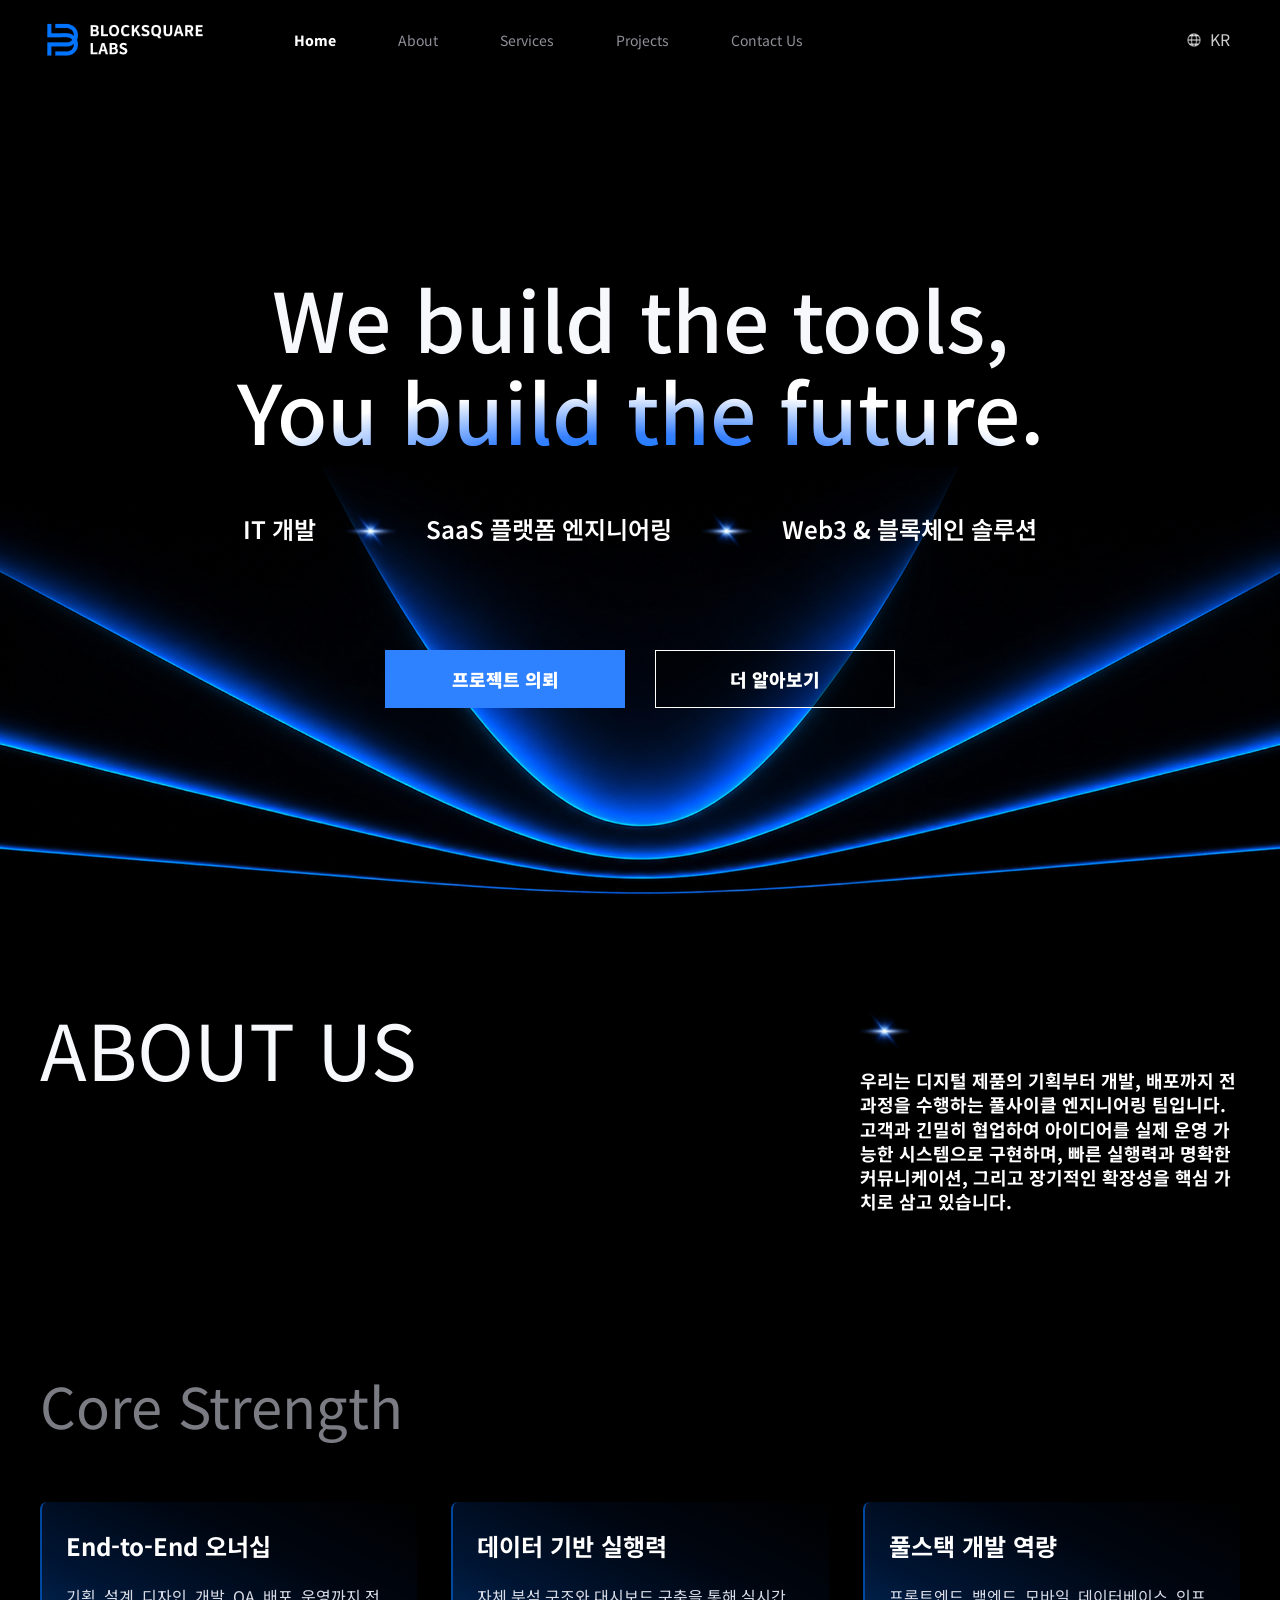
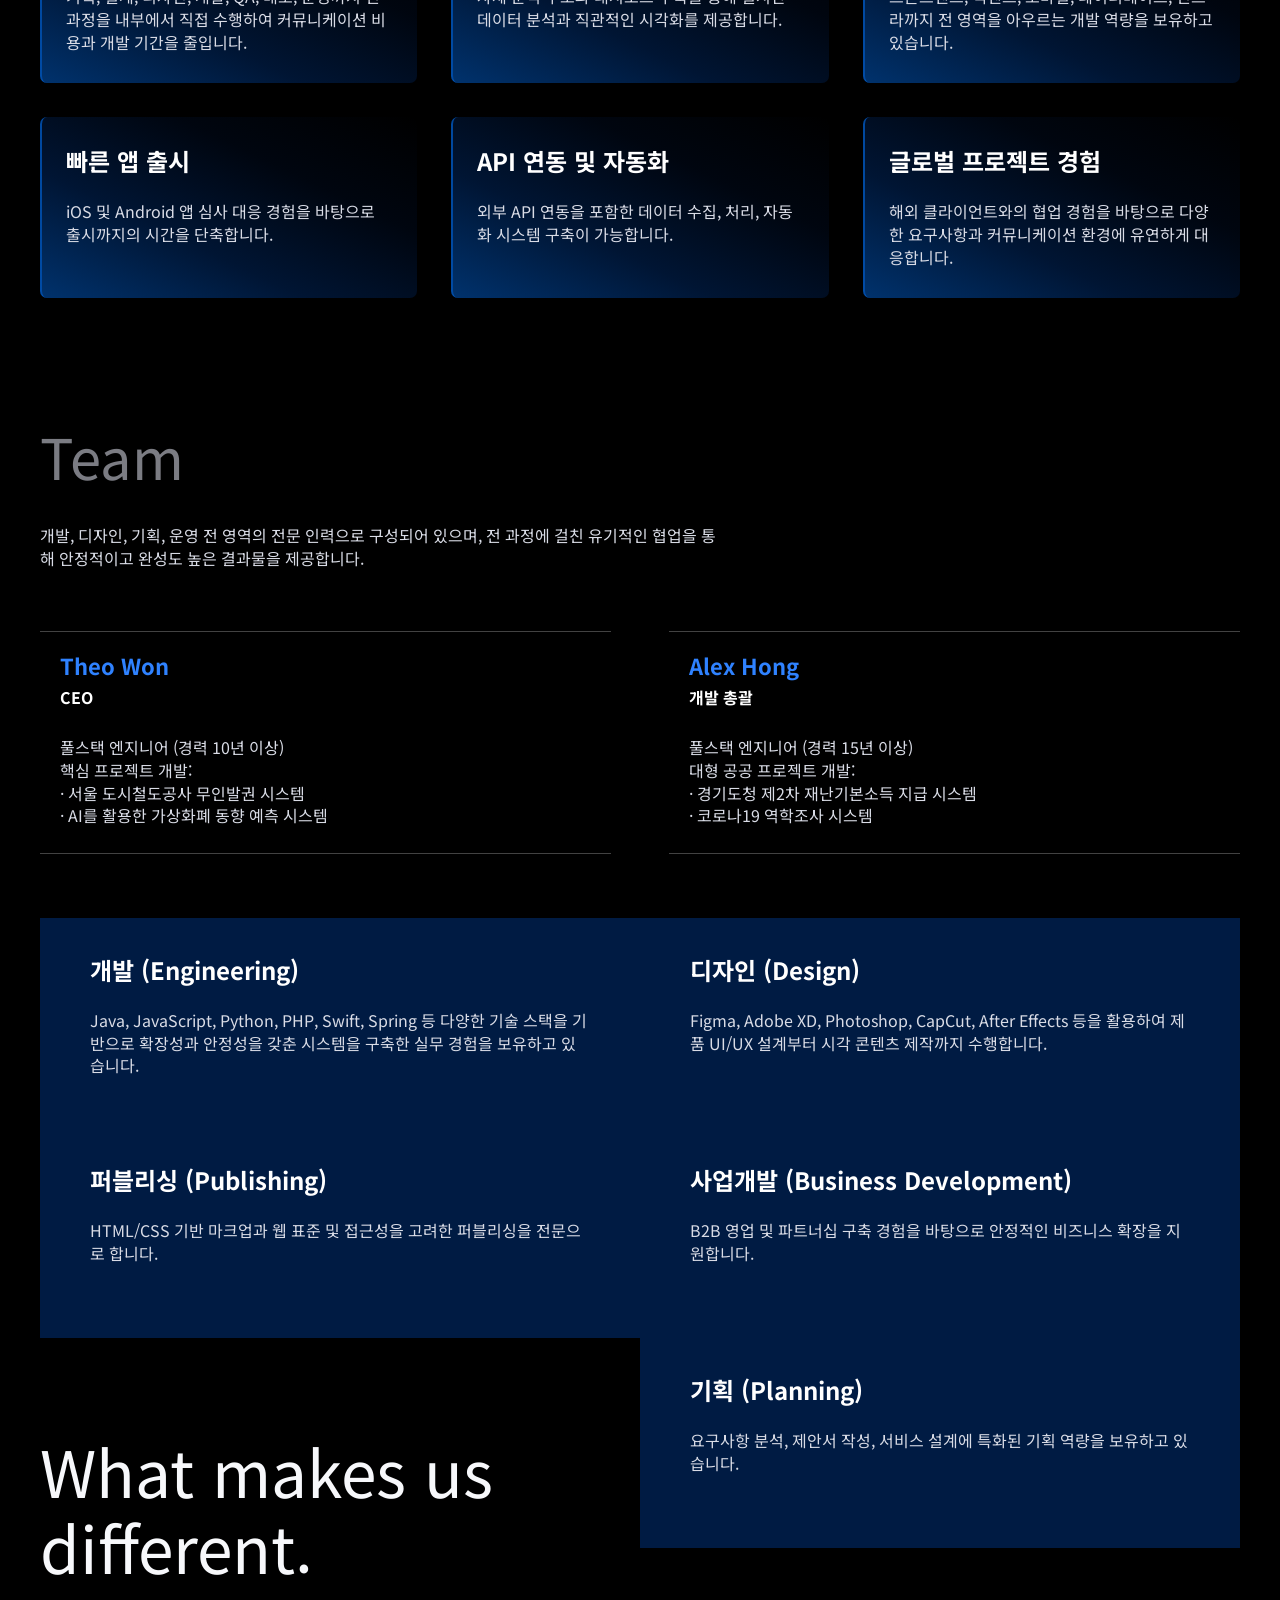
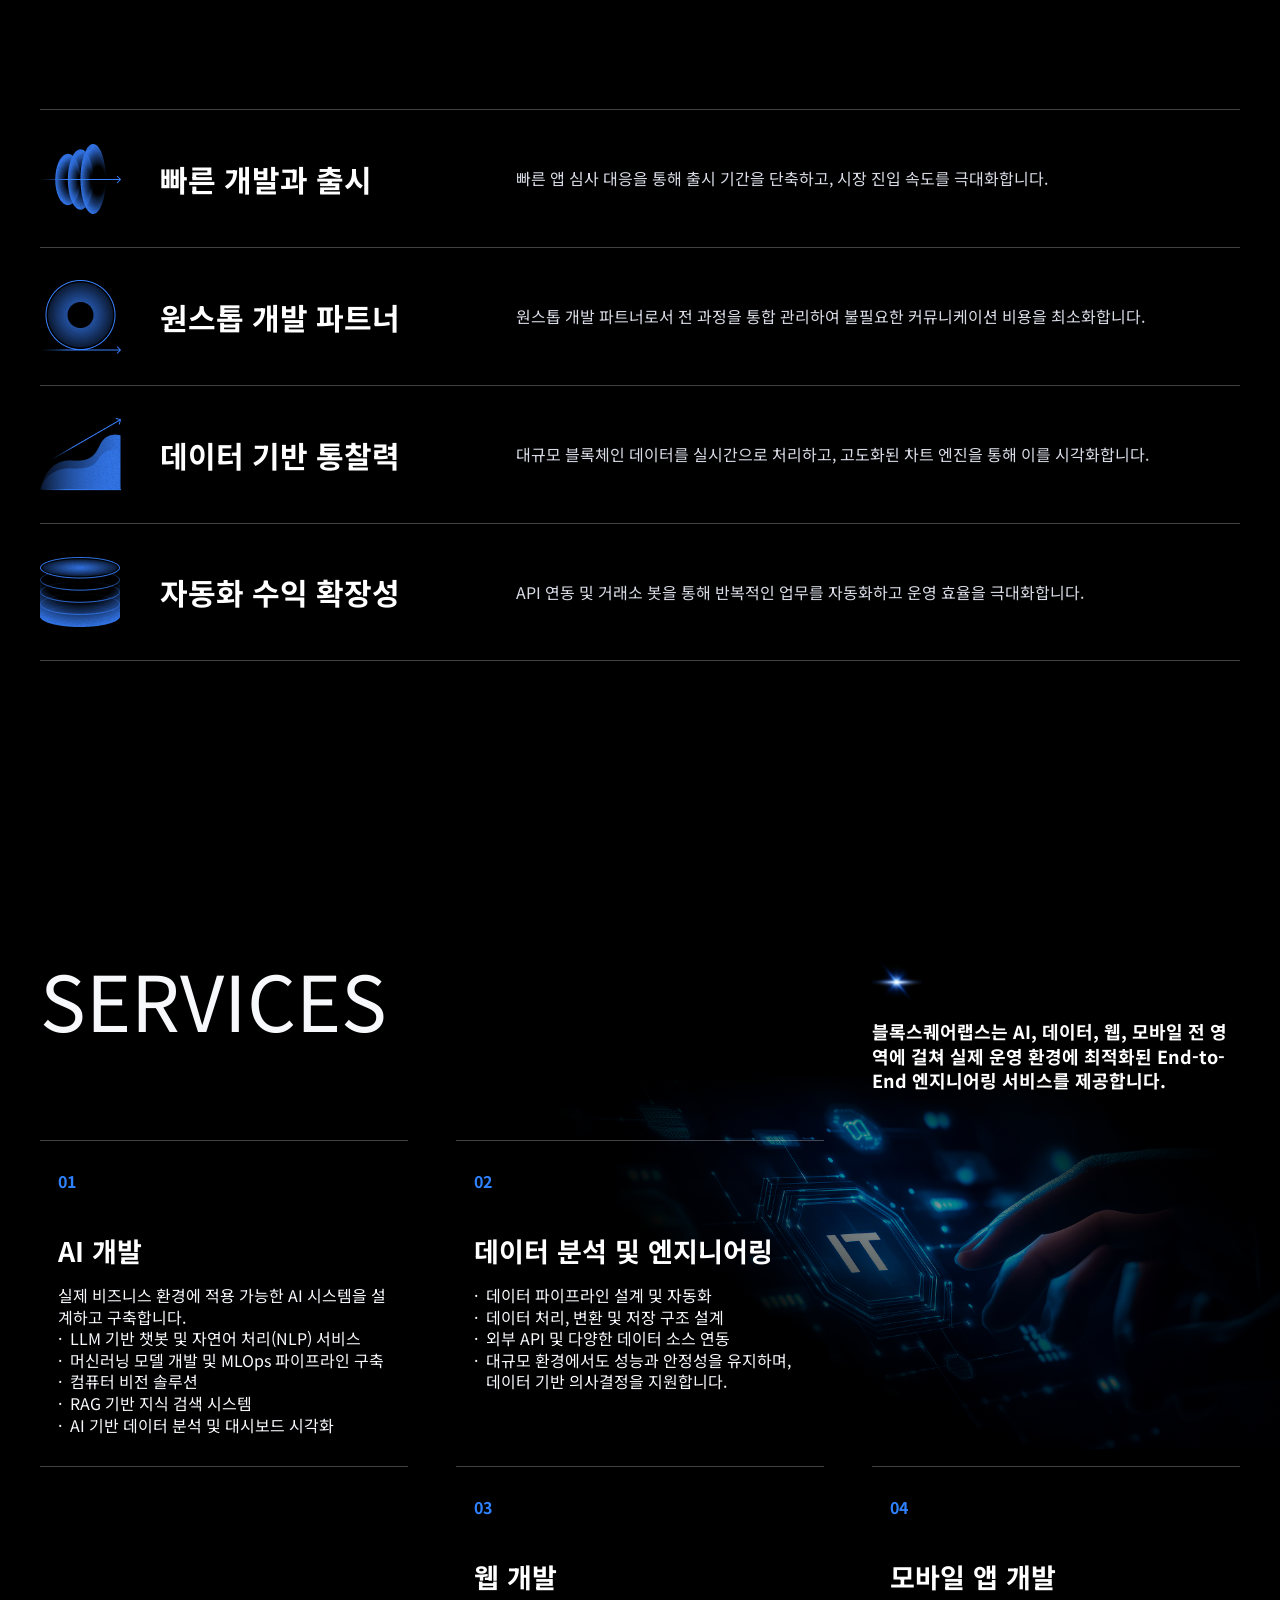
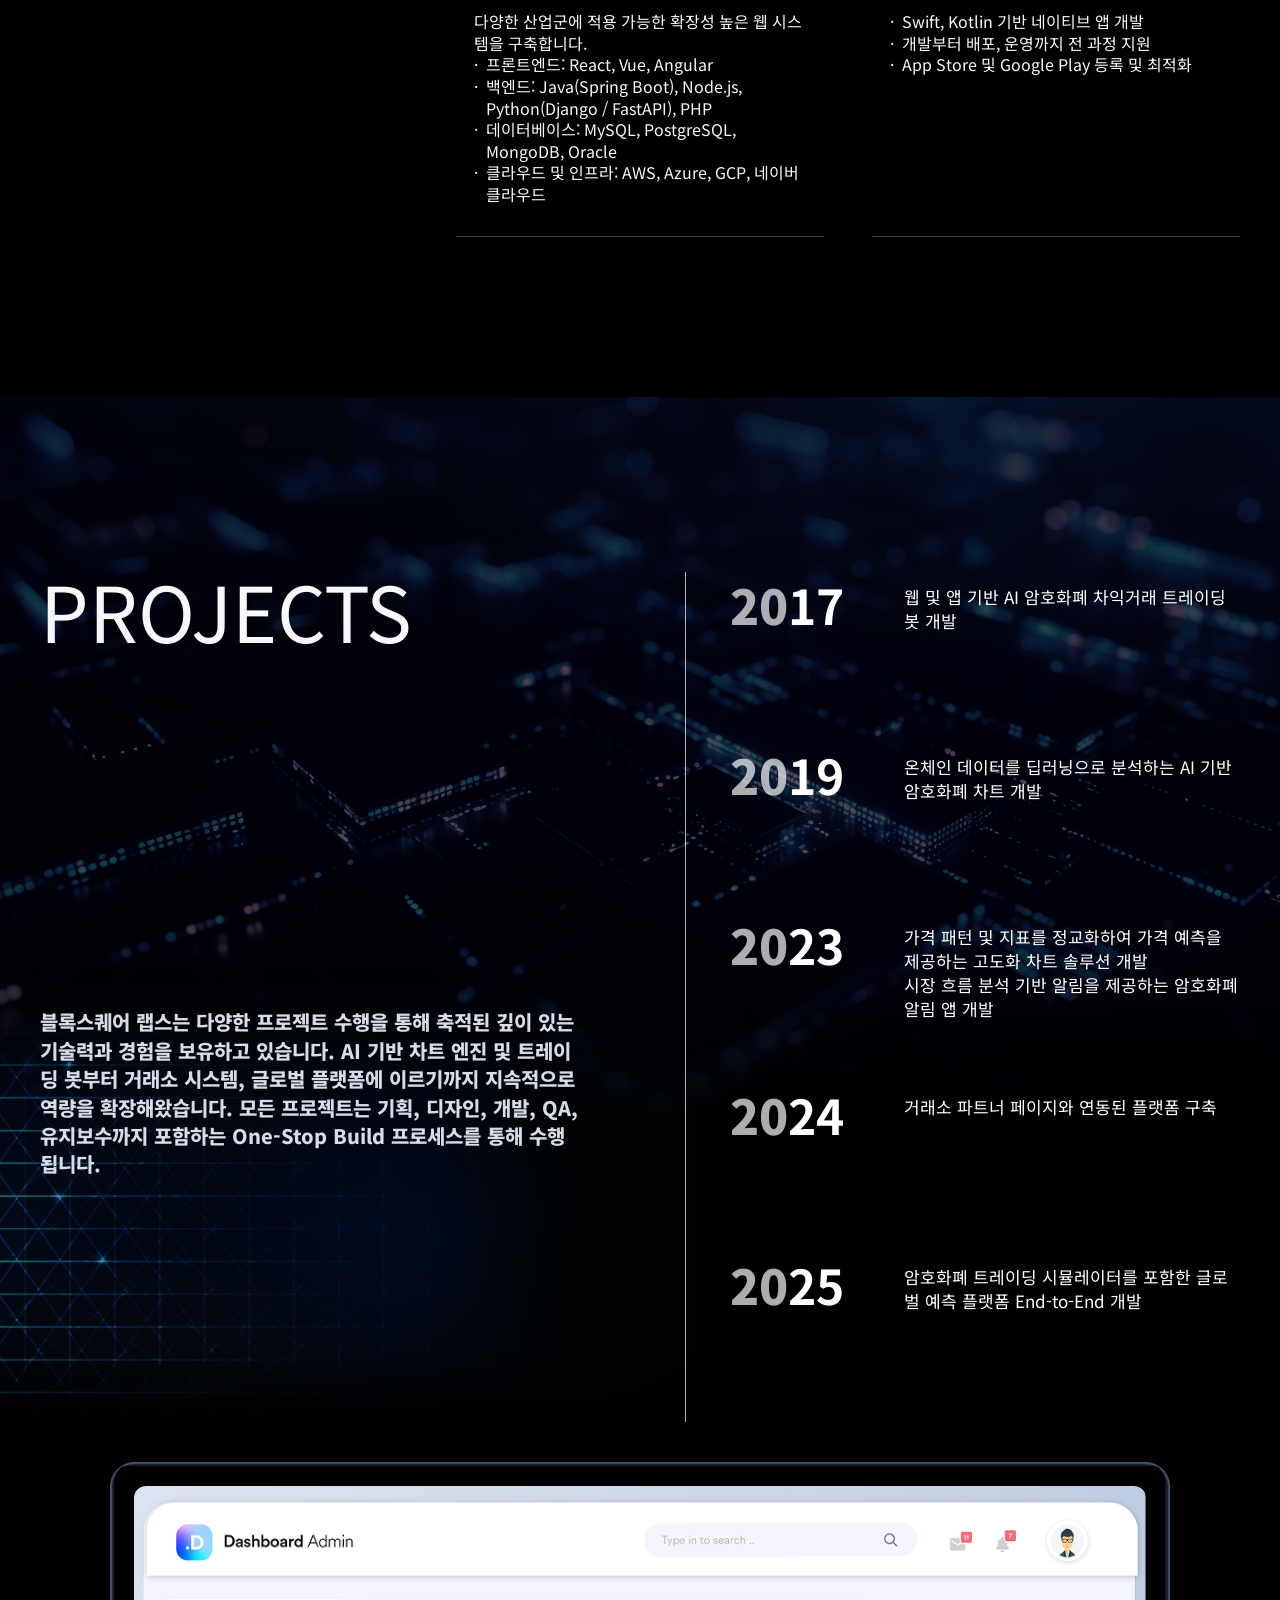
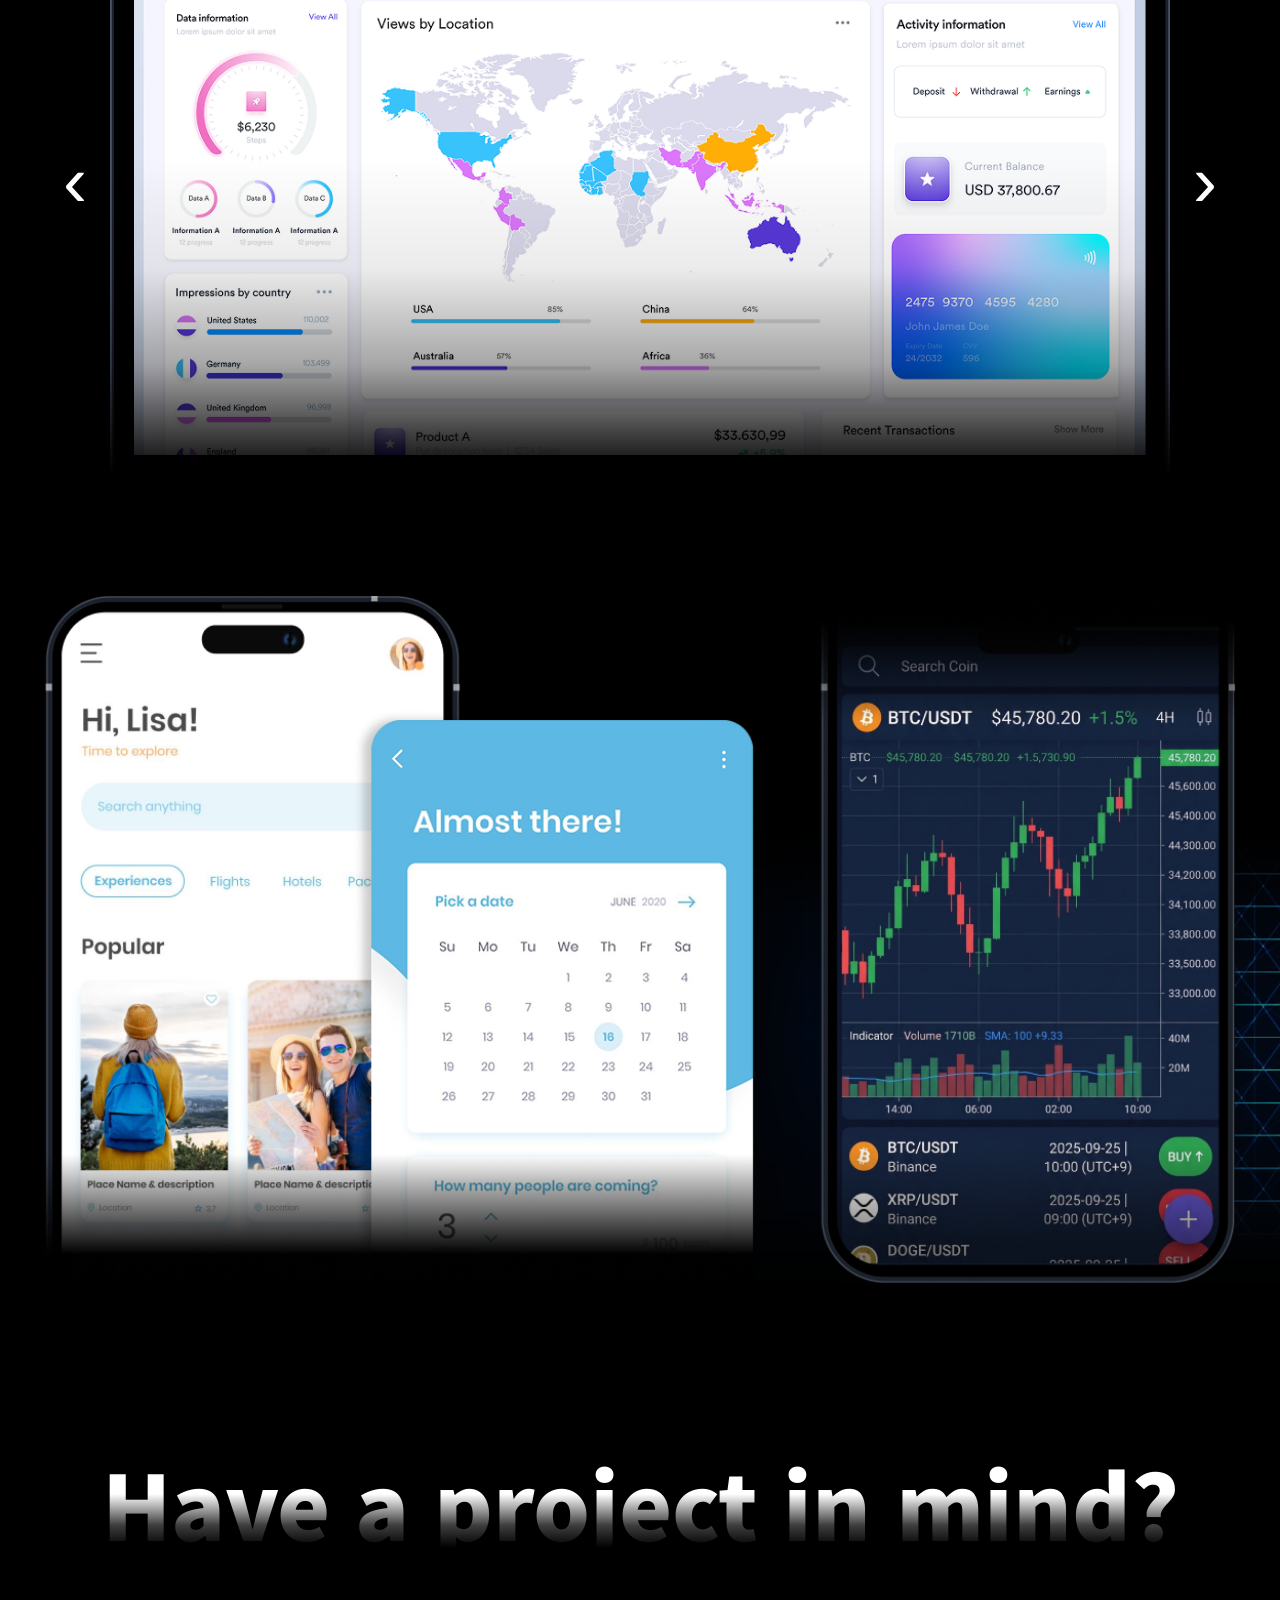
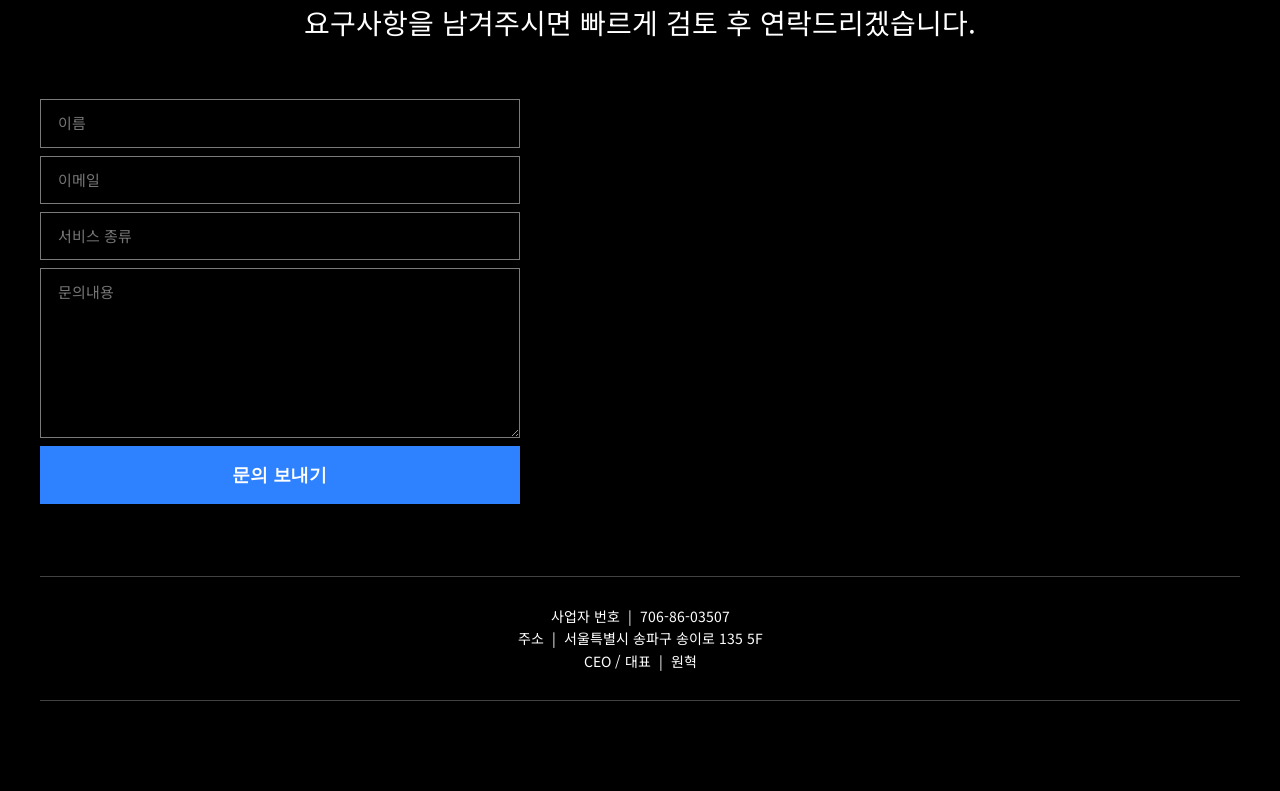
==== src/main/resources/static/index.html @ 72ab8daa "style changes" ====
<!doctype html>
<html lang="ko">
<!-- 문서 메타 정보 및 스타일시트 로드 -->
<head>
    <meta charset="UTF-8" />
    <meta name="viewport" content="width=device-width, initial-scale=1.0" />
    <meta name="theme-color" content="#000000">
    <title data-i18n="meta.title">블록스퀘어랩스 | AI·웹·앱·블록체인 개발사</title>
    <meta
            name="description"
            data-i18n-attr="content:meta.description"
            content="블록스퀘어랩스는 AI 개발, 데이터 분석, 웹·모바일 앱 개발, Web3 및 블록체인 솔루션을 제공하는 풀사이클 엔지니어링 팀입니다."
    />
    <link rel="icon" href="/favicon.ico" sizes="any">
    <link rel="icon" type="image/png" href="/favicon.png">
    <link rel="stylesheet" href="style.css" />
    <link rel="preconnect" href="https://fonts.googleapis.com">
    <link rel="preconnect" href="https://fonts.gstatic.com" crossorigin>
    <link
            href="https://fonts.googleapis.com/css2?family=Noto+Sans:wght@400;500;700;900&family=Noto+Sans+KR:wght@400;500;700;900&family=Noto+Sans+JP:wght@400;500;700;900&family=Noto+Sans+SC:wght@400;500;700;900&display=swap"
            rel="stylesheet">
</head>
<body>
<!-- 사이트 헤더: 로고, 주요 메뉴, 언어 선택 -->
<header class="site-header">
    <div class="header-inner">
        <a class="brand" href="#top" aria-label="Blocksquare Labs home" data-i18n-attr="aria-label:brand.ariaLabel">
            <img src="assets/logo_blue.png" alt="logo">
        </a>
        <nav class="nav" aria-label="Primary menu">
            <a href="#top" class="active">Home</a>
            <a href="#about">About</a>
            <a href="#services">Services</a>
            <a href="#projects">Projects</a>
            <a href="#contact">Contact Us</a>
        </nav>
        <!--        <label class="lang-select" aria-label="언어 선택" data-i18n-attr="aria-label:lang.ariaLabel">-->
        <!--          <span class="language-icon" aria-hidden="true"><img src="assets/language.png" alt="language" aria-hidden="true"></span>-->
        <!--&lt;!&ndash;          <img src="assets/language.png" alt="language" aria-hidden="true">&ndash;&gt;-->
        <!--          <select id="languageSelect">-->
        <!--            <option value="ko">KR</option>-->
        <!--            <option value="en">EN</option>-->
        <!--          </select>-->
        <!--        </label>-->
        <div class="lang-menu" aria-label="언어 선택" data-i18n-attr="aria-label:lang.ariaLabel">
            <button class="lang-trigger" type="button" id="languageTrigger" aria-label="언어 선택">
                <span class="language-icon" aria-hidden="true">
                  <img src="assets/language.png" alt="language" aria-hidden="true">
                </span>
                <span id="currentLanguageText">KR</span>
            </button>

            <div class="lang-modal" id="languageModal" aria-hidden="true">
                <button type="button" class="lang-option active" data-language="ko">KR</button>
                <button type="button" class="lang-option" data-language="en">EN</button>
                <button type="button" class="lang-option" data-language="jp">JP</button>
                <button type="button" class="lang-option" data-language="cn">CN</button>
            </div>
        </div>
    </div>
</header>

<!-- 메인 콘텐츠 시작 -->
<main id="top">
    <!-- Hero: 첫 화면 메시지와 CTA -->
    <section class="hero">
        <div class="hero-art" aria-hidden="true"></div>
        <div class="hero-content">
            <div>
                <h1 data-i18n-html="hero.first">We build the tools,</h1>
                <h1 data-i18n-html="hero.second" class="headline-second">You build the future.</h1>
            </div>
            <div class="hero-tags">
                <h4 data-i18n-html="hero.tags.first" class="hero-tag">IT 개발</h4>
                <img class="light-img" src="assets/flare.png" alt="light"/>
                <h4 data-i18n-html="hero.tags.second" class="hero-tag">SaaS 플랫폼 엔지니어링</h4>
                <img class="light-img" src="assets/flare.png" alt="light"/>
                <h4 data-i18n-html="hero.tags.third" class="hero-tag">Web3 &amp; 블록체인 솔루션</h4>
            </div>
            <div class="hero-actions">
                <a class="btn primary" href="#contact" data-i18n="hero.primaryCta">프로젝트 의뢰</a>
                <a class="btn ghost" href="#about" data-i18n="hero.secondaryCta">더 알아보기</a>
            </div>
        </div>
    </section>

    <!-- About: 회사 소개, 강점, 팀 구성, 차별점 -->
    <section class="about section-wrap" id="about">
        <div class="intro-grid">
            <h2 data-i18n-html="about.title">ABOUT US</h2>
            <div class="intro-copy star-copy">
                <img class="light-img" src="assets/flare.png" alt="light">
                <p data-i18n="about.copy">
                    우리는 디지털 제품의 기획부터 개발, 배포까지 전 과정을 수행하는 풀사이클 엔지니어링 팀입니다. 고객과 긴밀히 협업하여 아이디어를 실제 운영 가능한 시스템으로 구현하며, 빠른 실행력과 명확한 커뮤니케이션, 그리고 장기적인 확장성을 핵심 가치로 삼고 있습니다.
                </p>
            </div>
        </div>

        <h3 class="section-kicker" data-i18n="about.strengthTitle">Core Strength</h3>
        <div class="strength-grid">
            <article>
                <h4 data-i18n="about.strengths.0.title">End-to-End 오너십</h4>
                <p data-i18n="about.strengths.0.copy">기획, 설계, 디자인, 개발, QA, 배포, 운영까지 전 과정을 내부에서 직접 수행하여 커뮤니케이션 비용과 개발 기간을 줄입니다.</p>
            </article>
            <article>
                <h4 data-i18n="about.strengths.1.title">데이터 기반 실행력</h4>
                <p data-i18n="about.strengths.1.copy">자체 분석 구조와 대시보드 구축을 통해 실시간 데이터 분석과 직관적인 시각화를 제공합니다.</p>
            </article>
            <article>
                <h4 data-i18n="about.strengths.2.title">풀스택 개발 역량</h4>
                <p data-i18n="about.strengths.2.copy">프론트엔드, 백엔드, 모바일, 데이터베이스, 인프라까지 전 영역을 아우르는 개발 역량을 보유하고 있습니다.</p>
            </article>
            <article>
                <h4 data-i18n="about.strengths.3.title">빠른 앱 출시</h4>
                <p data-i18n="about.strengths.3.copy">iOS 및 Android 앱 심사 대응 경험을 바탕으로 출시까지의 시간을 단축합니다.</p>
            </article>
            <article>
                <h4 data-i18n="about.strengths.4.title">API 연동 및 자동화</h4>
                <p data-i18n="about.strengths.4.copy">외부 API 연동을 포함한 데이터 수집, 처리, 자동화 시스템 구축이 가능합니다.</p>
            </article>
            <article>
                <h4 data-i18n="about.strengths.5.title">글로벌 프로젝트 경험</h4>
                <p data-i18n="about.strengths.5.copy">해외 클라이언트와의 협업 경험을 바탕으로 다양한 요구사항과 커뮤니케이션 환경에 유연하게 대응합니다.</p>
            </article>
        </div>

        <div class="team-block">
            <h3 class="section-kicker" data-i18n="team.title">Team</h3>
            <p class="team-lead" data-i18n="team.copy">개발, 디자인, 기획, 운영 전 영역의 전문 인력으로 구성되어 있으며, 전 과정에 걸친 유기적인 협업을 통해 안정적이고 완성도 높은 결과물을 제공합니다.</p>
            <div class="people-grid">
                <article>
                    <h4 data-i18n="team.people.0.name">Theo Won</h4>
                    <strong data-i18n="team.people.0.role">CEO</strong>
                    <p data-i18n-html="team.people.0.copy">풀스택 엔지니어 (경력 10년 이상)<br />핵심 프로젝트 개발:<br />· 서울 도시철도공사 무인발권 시스템<br />· AI를 활용한 가상화폐 동향 예측 시스템</p>
                </article>
                <article>
                    <h4 data-i18n="team.people.1.name">Alex Hong</h4>
                    <strong data-i18n="team.people.1.role">개발 총괄</strong>
                    <p data-i18n-html="team.people.1.copy">풀스택 엔지니어 (경력 15년 이상)<br />대형 공공 프로젝트 개발:<br />· 경기도청 제2차 재난기본소득 지급 시스템<br />· 코로나19 역학조사 시스템</p>
                </article>
            </div>
            <div class="role-board">
                <article>
                    <h4 data-i18n="team.roles.0.title">개발 (Engineering)</h4>
                    <p data-i18n="team.roles.0.copy">Java, JavaScript, Python, PHP, Swift, Spring 등 다양한 기술 스택을 기반으로 확장성과 안정성을 갖춘 시스템을 구축한 실무 경험을 보유하고 있습니다.</p>
                </article>
                <article>
                    <h4 data-i18n="team.roles.1.title">디자인 (Design)</h4>
                    <p data-i18n="team.roles.1.copy">Figma, Adobe XD, Photoshop, CapCut, After Effects 등을 활용하여 제품 UI/UX 설계부터 시각 콘텐츠 제작까지 수행합니다.</p>
                </article>
                <article>
                    <h4 data-i18n="team.roles.2.title">퍼블리싱 (Publishing)</h4>
                    <p data-i18n="team.roles.2.copy">HTML/CSS 기반 마크업과 웹 표준 및 접근성을 고려한 퍼블리싱을 전문으로 합니다.</p>
                </article>
                <article>
                    <h4 data-i18n="team.roles.3.title">사업개발 (Business Development)</h4>
                    <p data-i18n="team.roles.3.copy">B2B 영업 및 파트너십 구축 경험을 바탕으로 안정적인 비즈니스 확장을 지원합니다.</p>
                </article>
                <article class="article-blank">
                    <!--              <h4 data-i18n="team.roles.4.title">기획 (Planning)</h4>-->
                    <!--              <p data-i18n="team.roles.4.copy">요구사항 분석, 제안서 작성, 서비스 설계에 특화된 기획 역량을 보유하고 있습니다.</p>-->
                </article>
                <article>
                    <h4 data-i18n="team.roles.4.title">기획 (Planning)</h4>
                    <p data-i18n="team.roles.4.copy">요구사항 분석, 제안서 작성, 서비스 설계에 특화된 기획 역량을 보유하고 있습니다.</p>
                </article>
            </div>
        </div>

        <div class="difference">
            <h3 data-i18n-html="difference.title">What makes us<br />different.</h3>
            <div class="difference-list">
                <article>
                    <!--              <span class="icon-wave"></span>-->
                    <img src="assets/Frame%204507.png" alt="speed"/>
                    <h4 data-i18n="difference.items.0.title">빠른 개발과 출시</h4>
                    <p data-i18n="difference.items.0.copy">빠른 앱 심사 대응을 통해 출시 기간을 단축하고, 시장 진입 속도를 극대화합니다.</p>
                </article>
                <article>
                    <!--              <span class="icon-circle"></span>-->
                    <img src="assets/Frame%204508.png" alt="onestop">
                    <h4 data-i18n="difference.items.1.title">원스톱 개발 파트너</h4>
                    <p data-i18n="difference.items.1.copy">원스톱 개발 파트너로서 전 과정을 통합 관리하여 불필요한 커뮤니케이션 비용을 최소화합니다.</p>
                </article>
                <article>
                    <!--              <span class="icon-chart"></span>-->
                    <img src="assets/Frame%204509.png" alt="insight">
                    <h4 data-i18n="difference.items.2.title">데이터 기반 통찰력</h4>
                    <p data-i18n="difference.items.2.copy">대규모 블록체인 데이터를 실시간으로 처리하고, 고도화된 차트 엔진을 통해 이를 시각화합니다.</p>
                </article>
                <article>
                    <!--              <span class="icon-stack"></span>-->
                    <img src="assets/Frame%204510.png" alt="extensible">
                    <h4 data-i18n="difference.items.3.title">자동화 수익 확장성</h4>
                    <p data-i18n="difference.items.3.copy">API 연동 및 거래소 봇을 통해 반복적인 업무를 자동화하고 운영 효율을 극대화합니다.</p>
                </article>
            </div>
        </div>
    </section>

    <!-- Services: 제공 서비스 소개 -->
    <section class="services" id="services">
        <div class="services-art" aria-hidden="true"></div>
        <!-- PC/데스크톱 서비스 그리드 -->
        <div class="section-wrap services-grid">
            <!-- 1 + 2 -->
            <div class="services-title">
                <h2 data-i18n="services.title">SERVICES</h2>
            </div>

            <!-- 3 -->
            <div class="services-copy intro-copy star-copy">
                <img class="light-img" src="assets/flare.png" alt="light" />
                <p data-i18n="services.copy">
                    블록스퀘어랩스는 AI, 데이터, 웹, 모바일 전 영역에 걸쳐 실제 운영 환경에
                    최적화된 End-to-End 엔지니어링 서비스를 제공합니다.
                </p>
            </div>

<!--            &lt;!&ndash; 4 &ndash;&gt;-->
<!--            <article class="service-card has-top">-->
<!--                <span class="card-index">01</span>-->
<!--                <h4 data-i18n="services.items.0.title">AI 개발</h4>-->
<!--                <p data-i18n-html="services.items.0.copy">-->
<!--                    실제 비즈니스 환경에 적용 가능한 AI 시스템을 설계하고 구축합니다.<br />-->
<!--                    <span class="bullet-line">-->
<!--                <span class="bullet-dot">·</span>-->
<!--                <span> LLM 기반 챗봇 및 자연어 처리(NLP) 서비스</span>-->
<!--              </span>-->
<!--                    <span class="bullet-line">-->
<!--                <span class="bullet-dot">·</span>-->
<!--                <span>머신러닝 모델 개발 및 MLOps 파이프라인 구축</span>-->
<!--              </span>-->
<!--                    <span class="bullet-line">-->
<!--                <span class="bullet-dot">·</span>-->
<!--                <span>컴퓨터 비전 솔루션</span>-->
<!--              </span>-->
<!--                    <span class="bullet-line">-->
<!--                <span class="bullet-dot">·</span>-->
<!--                <span>RAG 기반 지식 검색 시스템</span>-->
<!--              </span>-->
<!--                    <span class="bullet-line">-->
<!--                <span class="bullet-dot">·</span>-->
<!--                <span>AI 기반 데이터 분석 및 대시보드 시각화</span>-->
<!--              </span>-->
<!--                </p>-->
<!--            </article>-->

<!--            &lt;!&ndash; 4 &ndash;&gt;-->
<!--            <article class="service-card has-top">-->
<!--                <span class="card-index">01</span>-->
<!--                <h4 data-i18n="services.items.0.title">AI 개발</h4>-->
<!--                <p>-->
<!--                    <span data-i18n="services.items.0.intro">-->
<!--                        실제 비즈니스 환경에 적용 가능한 AI 시스템을 설계하고 구축합니다.</span>-->
<!--                    <span class="bullet-line">-->
<!--                    <span class="bullet-dot">·</span>-->
<!--                    <span data-i18n="services.items.0.bullets.0">-->
<!--                        LLM 기반 챗봇 및 자연어 처리(NLP) 서비스</span>-->
<!--                    </span>-->
<!--                    <span class="bullet-line">-->
<!--                    <span class="bullet-dot">·</span>-->
<!--                    <span data-i18n="services.items.0.bullets.1">-->
<!--                        머신러닝 모델 개발 및 MLOps 파이프라인 구축</span>-->
<!--                    </span>-->
<!--                    <span class="bullet-line">-->
<!--                    <span class="bullet-dot">·</span>-->
<!--                    <span data-i18n="services.items.0.bullets.2">-->
<!--                        컴퓨터 비전 솔루션</span>-->
<!--                    </span>-->
<!--                    <span class="bullet-line">-->
<!--                    <span class="bullet-dot">·</span>-->
<!--                    <span data-i18n="services.items.0.bullets.3">-->
<!--                        RAG 기반 지식 검색 시스템</span>-->
<!--                    </span>-->
<!--                    <span class="bullet-line">-->
<!--                    <span class="bullet-dot">·</span>-->
<!--                    <span data-i18n="services.items.0.bullets.4">-->
<!--                        AI 기반 데이터 분석 및 대시보드 시각화</span>-->
<!--                    </span>-->
<!--                </p>-->
<!--            </article>-->

<!--            &lt;!&ndash; 5 &ndash;&gt;-->
<!--            <article class="service-card has-top">-->
<!--                <span class="card-index">02</span>-->
<!--                <h4 data-i18n="services.items.1.title">데이터 분석 및 엔지니어링</h4>-->
<!--                <p data-i18n-html="services.items.1.copy">-->
<!--                <span class="bullet-line">-->
<!--                    <span class="bullet-dot">·</span>-->
<!--                    <span>데이터 파이프라인 설계 및 자동화</span>-->
<!--                </span>-->

<!--                    <span class="bullet-line">-->
<!--                    <span class="bullet-dot">·</span>-->
<!--                    <span>데이터 처리, 변환 및 저장 구조 설계</span>-->
<!--                </span>-->

<!--                    <span class="bullet-line">-->
<!--                    <span class="bullet-dot">·</span>-->
<!--                    <span>외부 API 및 다양한 데이터 소스 연동</span>-->
<!--                </span>-->

<!--                    <span class="bullet-line">-->
<!--                    <span class="bullet-dot">·</span>-->
<!--                    <span>대규모 환경에서도 성능과 안정성을 유지하며, 데이터 기반 의사결정을 지원합니다.</span>-->
<!--                </span>-->
<!--                </p>-->
<!--            </article>-->

<!--            &lt;!&ndash; 6 &ndash;&gt;-->
<!--            <div class="service-empty"></div>-->

<!--            &lt;!&ndash; 7 &ndash;&gt;-->
<!--            <div class="service-empty has-top"></div>-->

<!--            &lt;!&ndash; 8 &ndash;&gt;-->
<!--            <article class="service-card has-top has-bottom">-->
<!--                <span class="card-index">03</span>-->
<!--                <h4 data-i18n="services.items.2.title">웹 개발</h4>-->
<!--                <p data-i18n-html="services.items.2.copy">-->
<!--                    다양한 산업군에 적용 가능한 확장성 높은 웹 시스템을 구축합니다.<br />-->
<!--                    <span class="bullet-line">-->
<!--                <span class="bullet-dot">·</span>-->
<!--                <span>프론트엔드: React, Vue, Angular</span>-->
<!--              </span>-->

<!--                    <span class="bullet-line">-->
<!--                <span class="bullet-dot">·</span>-->
<!--                <span>백엔드: Java(Spring Boot), Node.js, Python(Django / FastAPI), PHP</span>-->
<!--              </span>-->

<!--                    <span class="bullet-line">-->
<!--                <span class="bullet-dot">·</span>-->
<!--                <span>데이터베이스: MySQL, PostgreSQL, MongoDB, Oracle</span>-->
<!--              </span>-->

<!--                    <span class="bullet-line">-->
<!--                <span class="bullet-dot">·</span>-->
<!--                <span>클라우드 및 인프라: AWS, Azure, GCP, 네이버 클라우드</span>-->
<!--              </span>-->
<!--                </p>-->
<!--            </article>-->

<!--            &lt;!&ndash; 9 &ndash;&gt;-->
<!--            <article class="service-card has-top has-bottom">-->
<!--                <span class="card-index">04</span>-->
<!--                <h4 data-i18n="services.items.3.title">모바일 앱 개발</h4>-->
<!--                <p data-i18n-html="services.items.3.copy">-->
<!--              <span class="bullet-line">-->
<!--                <span class="bullet-dot">·</span>-->
<!--                <span>Swift, Kotlin 기반 네이티브 앱 개발</span>-->
<!--              </span>-->
<!--                    <span class="bullet-line">-->
<!--                <span class="bullet-dot">·</span>-->
<!--                <span>개발부터 배포, 운영까지 전 과정 지원</span>-->
<!--              </span>-->
<!--                    <span class="bullet-line">-->
<!--                <span class="bullet-dot">·</span>-->
<!--                <span>App Store 및 Google Play 등록 및 최적화</span>-->
<!--              </span>-->
<!--                </p>-->
<!--            </article>-->
            <!-- 4 -->
            <article class="service-card has-top">
                <span class="card-index">01</span>
                <h4 data-i18n="services.items.0.title">AI 개발</h4>
                <p>
                    <span data-i18n="services.items.0.intro">
                        실제 비즈니스 환경에 적용 가능한 AI 시스템을 설계하고 구축합니다.
                    </span>
                    <span class="bullet-line">
                    <span class="bullet-dot">·</span>
                    <span data-i18n="services.items.0.bullets.0">LLM 기반 챗봇 및 자연어 처리(NLP) 서비스</span>
                    </span>
                    <span class="bullet-line">
                    <span class="bullet-dot">·</span>
                    <span data-i18n="services.items.0.bullets.1">머신러닝 모델 개발 및 MLOps 파이프라인 구축</span>
                    </span>
                    <span class="bullet-line">
                    <span class="bullet-dot">·</span>
                    <span data-i18n="services.items.0.bullets.2">컴퓨터 비전 솔루션</span>
                    </span>
                    <span class="bullet-line">
                    <span class="bullet-dot">·</span>
                    <span data-i18n="services.items.0.bullets.3">RAG 기반 지식 검색 시스템</span>
                    </span>
                    <span class="bullet-line">
                    <span class="bullet-dot">·</span>
                    <span data-i18n="services.items.0.bullets.4">AI 기반 데이터 분석 및 대시보드 시각화</span>
                    </span>
                </p>
            </article>

            <!-- 5 -->
            <article class="service-card has-top">
                <span class="card-index">02</span>
                <h4 data-i18n="services.items.1.title">데이터 분석 및 엔지니어링</h4>
                <p>
                    <span class="bullet-line">
                    <span class="bullet-dot">·</span>
                    <span data-i18n="services.items.1.bullets.0">데이터 파이프라인 설계 및 자동화</span>
                    </span>
                    <span class="bullet-line">
                    <span class="bullet-dot">·</span>
                    <span data-i18n="services.items.1.bullets.1">데이터 처리, 변환 및 저장 구조 설계</span>
                    </span>
                    <span class="bullet-line">
                    <span class="bullet-dot">·</span>
                    <span data-i18n="services.items.1.bullets.2">외부 API 및 다양한 데이터 소스 연동</span>
                    </span>
                    <span class="bullet-line">
                    <span class="bullet-dot">·</span>
                    <span data-i18n="services.items.1.bullets.3">대규모 환경에서도 성능과 안정성을 유지하며, 데이터 기반 의사결정을 지원합니다.</span>
                    </span>
                </p>
            </article>

            <!-- 6 -->
            <div class="service-empty"></div>

            <!-- 7 -->
            <div class="service-empty has-top"></div>

            <!-- 8 -->
            <article class="service-card has-top has-bottom">
                <span class="card-index">03</span>
                <h4 data-i18n="services.items.2.title">웹 개발</h4>
                <p>
                    <span data-i18n="services.items.2.intro">
                        다양한 산업군에 적용 가능한 확장성 높은 웹 시스템을 구축합니다.
                    </span>
                    <span class="bullet-line">
                    <span class="bullet-dot">·</span>
                    <span data-i18n="services.items.2.bullets.0">프론트엔드: React, Vue, Angular</span>
                    </span>
                    <span class="bullet-line">
                    <span class="bullet-dot">·</span>
                    <span data-i18n="services.items.2.bullets.1">백엔드: Java(Spring Boot), Node.js, Python(Django / FastAPI), PHP</span>
                    </span>
                    <span class="bullet-line">
                    <span class="bullet-dot">·</span>
                    <span data-i18n="services.items.2.bullets.2">데이터베이스: MySQL, PostgreSQL, MongoDB, Oracle</span>
                    </span>
                    <span class="bullet-line">
                    <span class="bullet-dot">·</span>
                    <span data-i18n="services.items.2.bullets.3">클라우드 및 인프라: AWS, Azure, GCP, 네이버 클라우드</span>
                    </span>
                </p>
            </article>

            <!-- 9 -->
            <article class="service-card has-top has-bottom">
                <span class="card-index">04</span>
                <h4 data-i18n="services.items.3.title">모바일 앱 개발</h4>
                <p>
                    <span class="bullet-line">
                    <span class="bullet-dot">·</span>
                    <span data-i18n="services.items.3.bullets.0">Swift, Kotlin 기반 네이티브 앱 개발</span>
                    </span>
                    <span class="bullet-line">
                    <span class="bullet-dot">·</span>
                    <span data-i18n="services.items.3.bullets.1">개발부터 배포, 운영까지 전 과정 지원</span>
                    </span>
                    <span class="bullet-line">
                    <span class="bullet-dot">·</span>
                    <span data-i18n="services.items.3.bullets.2">App Store 및 Google Play 등록 및 최적화</span>
                    </span>
                </p>
            </article>
        </div>
<!--        &lt;!&ndash; 모바일 서비스 목록 &ndash;&gt;-->
<!--        <div class="section-wrap services-grid-mobile">-->
<!--            <div class="services-title">-->
<!--                <h2 data-i18n="services.title">SERVICES</h2>-->
<!--            </div>-->

<!--            <div class="services-copy intro-copy star-copy" >-->
<!--                <img class="light-img" src="assets/flare.png" alt="light" />-->
<!--                <p data-i18n="services.copy">-->
<!--                    블록스퀘어랩스는 AI, 데이터, 웹, 모바일 전 영역에 걸쳐 실제 운영 환경에-->
<!--                    최적화된 End-to-End 엔지니어링 서비스를 제공합니다.-->
<!--                </p>-->
<!--            </div>-->

<!--            <article class="service-card">-->
<!--                <span class="card-index">01</span>-->
<!--                <h4 data-i18n="services.items.0.title">AI 개발</h4>-->
<!--                <p data-i18n-html="services.items.0.copy">-->
<!--                    실제 비즈니스 환경에 적용 가능한 AI 시스템을 설계하고 구축합니다.<br />-->

<!--                    <span class="bullet-line">-->
<!--        <span class="bullet-dot">·</span>-->
<!--        <span>LLM 기반 챗봇 및 자연어 처리(NLP) 서비스</span>-->
<!--      </span>-->
<!--                    <span class="bullet-line">-->
<!--        <span class="bullet-dot">·</span>-->
<!--        <span>머신러닝 모델 개발 및 MLOps 파이프라인 구축</span>-->
<!--      </span>-->
<!--                    <span class="bullet-line">-->
<!--        <span class="bullet-dot">·</span>-->
<!--        <span>컴퓨터 비전 솔루션</span>-->
<!--      </span>-->
<!--                    <span class="bullet-line">-->
<!--        <span class="bullet-dot">·</span>-->
<!--        <span>RAG 기반 지식 검색 시스템</span>-->
<!--      </span>-->
<!--                    <span class="bullet-line">-->
<!--        <span class="bullet-dot">·</span>-->
<!--        <span>AI 기반 데이터 분석 및 대시보드 시각화</span>-->
<!--      </span>-->
<!--                </p>-->
<!--            </article>-->

<!--            <article class="service-card">-->
<!--                <span class="card-index">02</span>-->
<!--                <h4 data-i18n="services.items.1.title">데이터 분석 및 엔지니어링</h4>-->

<!--                <p data-i18n-html="services.items.1.copy">-->
<!--      <span class="bullet-line">-->
<!--        <span class="bullet-dot">·</span>-->
<!--        <span>데이터 파이프라인 설계 및 자동화</span>-->
<!--      </span>-->
<!--                    <span class="bullet-line">-->
<!--        <span class="bullet-dot">·</span>-->
<!--        <span>데이터 처리, 변환 및 저장 구조 설계</span>-->
<!--      </span>-->
<!--                    <span class="bullet-line">-->
<!--        <span class="bullet-dot">·</span>-->
<!--        <span>외부 API 및 다양한 데이터 소스 연동</span>-->
<!--      </span>-->
<!--                    <span class="bullet-line">-->
<!--        <span class="bullet-dot">·</span>-->
<!--        <span>대규모 환경에서도 성능과 안정성을 유지하며, 데이터 기반 의사결정을 지원합니다.</span>-->
<!--      </span>-->
<!--                </p>-->
<!--            </article>-->

<!--            <article class="service-card">-->
<!--                <span class="card-index">03</span>-->
<!--                <h4 data-i18n="services.items.2.title">웹 개발</h4>-->
<!--                <p data-i18n-html="services.items.2.copy">-->
<!--                    다양한 산업군에 적용 가능한 확장성 높은 웹 시스템을 구축합니다.<br />-->

<!--                    <span class="bullet-line">-->
<!--        <span class="bullet-dot">·</span>-->
<!--        <span>프론트엔드: React, Vue, Angular</span>-->
<!--      </span>-->
<!--                    <span class="bullet-line">-->
<!--        <span class="bullet-dot">·</span>-->
<!--        <span>백엔드: Java(Spring Boot), Node.js, Python(Django / FastAPI), PHP</span>-->
<!--      </span>-->
<!--                    <span class="bullet-line">-->
<!--        <span class="bullet-dot">·</span>-->
<!--        <span>데이터베이스: MySQL, PostgreSQL, MongoDB, Oracle</span>-->
<!--      </span>-->
<!--                    <span class="bullet-line">-->
<!--        <span class="bullet-dot">·</span>-->
<!--        <span>클라우드 및 인프라: AWS, Azure, GCP, 네이버 클라우드</span>-->
<!--      </span>-->
<!--                </p>-->
<!--            </article>-->

<!--            <article class="service-card">-->
<!--                <span class="card-index">04</span>-->
<!--                <h4 data-i18n="services.items.3.title">모바일 앱 개발</h4>-->
<!--                <p data-i18n-html="services.items.3.copy">-->
<!--      <span class="bullet-line">-->
<!--        <span class="bullet-dot">·</span>-->
<!--        <span>Swift, Kotlin 기반 네이티브 앱 개발</span>-->
<!--      </span>-->
<!--                    <span class="bullet-line">-->
<!--        <span class="bullet-dot">·</span>-->
<!--        <span>개발부터 배포, 운영까지 전 과정 지원</span>-->
<!--      </span>-->
<!--                    <span class="bullet-line">-->
<!--        <span class="bullet-dot">·</span>-->
<!--        <span>App Store 및 Google Play 등록 및 최적화</span>-->
<!--      </span>-->
<!--                </p>-->
<!--            </article>-->
<!--        </div>-->
        <!-- 모바일 서비스 목록 -->
        <div class="section-wrap services-grid-mobile">
            <div class="services-title">
                <h2 data-i18n="services.title">SERVICES</h2>
            </div>

            <div class="services-copy intro-copy star-copy">
                <img class="light-img" src="assets/flare.png" alt="light" />
                <p data-i18n="services.copy">
                    블록스퀘어랩스는 AI, 데이터, 웹, 모바일 전 영역에 걸쳐 실제 운영 환경에
                    최적화된 End-to-End 엔지니어링 서비스를 제공합니다.
                </p>
            </div>

            <article class="service-card">
                <span class="card-index">01</span>
                <h4 data-i18n="services.items.0.title">AI 개발</h4>
                <p>
                    <span data-i18n="services.items.0.intro">
                        실제 비즈니스 환경에 적용 가능한 AI 시스템을 설계하고 구축합니다.
                    </span>

                    <span class="bullet-line">
                        <span class="bullet-dot">·</span>
                        <span data-i18n="services.items.0.bullets.0">LLM 기반 챗봇 및 자연어 처리(NLP) 서비스</span>
                    </span>

                    <span class="bullet-line">
                        <span class="bullet-dot">·</span>
                        <span data-i18n="services.items.0.bullets.1">머신러닝 모델 개발 및 MLOps 파이프라인 구축</span>
                    </span>

                    <span class="bullet-line">
                        <span class="bullet-dot">·</span>
                        <span data-i18n="services.items.0.bullets.2">컴퓨터 비전 솔루션</span>
                    </span>

                    <span class="bullet-line">
                        <span class="bullet-dot">·</span>
                        <span data-i18n="services.items.0.bullets.3">RAG 기반 지식 검색 시스템</span>
                    </span>

                    <span class="bullet-line">
                        <span class="bullet-dot">·</span>
                        <span data-i18n="services.items.0.bullets.4">AI 기반 데이터 분석 및 대시보드 시각화</span>
                    </span>
                </p>
            </article>

            <article class="service-card">
                <span class="card-index">02</span>
                <h4 data-i18n="services.items.1.title">데이터 분석 및 엔지니어링</h4>
                <p>
                    <span class="bullet-line">
                        <span class="bullet-dot">·</span>
                        <span data-i18n="services.items.1.bullets.0">데이터 파이프라인 설계 및 자동화</span>
                    </span>

                            <span class="bullet-line">
                        <span class="bullet-dot">·</span>
                        <span data-i18n="services.items.1.bullets.1">데이터 처리, 변환 및 저장 구조 설계</span>
                    </span>

                            <span class="bullet-line">
                        <span class="bullet-dot">·</span>
                        <span data-i18n="services.items.1.bullets.2">외부 API 및 다양한 데이터 소스 연동</span>
                    </span>

                            <span class="bullet-line">
                        <span class="bullet-dot">·</span>
                        <span data-i18n="services.items.1.bullets.3">대규모 환경에서도 성능과 안정성을 유지하며, 데이터 기반 의사결정을 지원합니다.</span>
                    </span>
                        </p>
                    </article>
                    <article class="service-card">
                        <span class="card-index">03</span>
                        <h4 data-i18n="services.items.2.title">웹 개발</h4>
                        <p>
                        <span data-i18n="services.items.2.intro">
                            다양한 산업군에 적용 가능한 확장성 높은 웹 시스템을 구축합니다.
                        </span>
                        <span class="bullet-line">
                            <span class="bullet-dot">·</span>
                            <span data-i18n="services.items.2.bullets.0">프론트엔드: React, Vue, Angular</span>
                        </span>
                        <span class="bullet-line">
                            <span class="bullet-dot">·</span>
                            <span data-i18n="services.items.2.bullets.1">백엔드: Java(Spring Boot), Node.js, Python(Django / FastAPI), PHP</span>
                        </span>
                        <span class="bullet-line">
                            <span class="bullet-dot">·</span>
                            <span data-i18n="services.items.2.bullets.2">데이터베이스: MySQL, PostgreSQL, MongoDB, Oracle</span>
                        </span>
                        <span class="bullet-line">
                            <span class="bullet-dot">·</span>
                            <span data-i18n="services.items.2.bullets.3">클라우드 및 인프라: AWS, Azure, GCP, 네이버 클라우드</span>
                        </span>
                    </p>
                </article>

            <article class="service-card">
                <span class="card-index">04</span>
                <h4 data-i18n="services.items.3.title">모바일 앱 개발</h4>
                <p>
                    <span class="bullet-line">
                        <span class="bullet-dot">·</span>
                        <span data-i18n="services.items.3.bullets.0">Swift, Kotlin 기반 네이티브 앱 개발</span>
                    </span>

                    <span class="bullet-line">
                        <span class="bullet-dot">·</span>
                        <span data-i18n="services.items.3.bullets.1">개발부터 배포, 운영까지 전 과정 지원</span>
                    </span>

                    <span class="bullet-line">
                        <span class="bullet-dot">·</span>
                        <span data-i18n="services.items.3.bullets.2">App Store 및 Google Play 등록 및 최적화</span>
                    </span>
                </p>
            </article>
        </div>
    </section>

    <!-- Projects: 프로젝트 히스토리와 쇼케이스 -->
    <section class="projects" id="projects">
        <div class="projects-bg" aria-hidden="true">
            <img src="assets/project-background.png" alt="background image" />
            <div class="pattern-bg" aria-hidden="true"></div>
        </div>
        <div class="section-wrap projects-inner">
            <div class="project-top">
                <div>
                    <h2 data-i18n="projects.title">PROJECTS</h2>
                    <p class="project-copy star-copy" data-i18n="projects.copy">블록스퀘어 랩스는 다양한 프로젝트 수행을 통해 축적된 깊이 있는 기술력과 경험을 보유하고 있습니다. AI 기반 차트 엔진 및 트레이딩 봇부터 거래소 시스템, 글로벌 플랫폼에 이르기까지 지속적으로 역량을 확장해왔습니다. 모든 프로젝트는 기획, 디자인, 개발, QA, 유지보수까지 포함하는 One-Stop Build 프로세스를 통해 수행됩니다.</p>
                </div>
                <ol class="timeline">
                    <li><time>20<strong>17</strong></time><span data-i18n="projects.timeline.0">웹 및 앱 기반 AI 암호화폐 차익거래 트레이딩 봇 개발</span></li>
                    <li><time>20<strong>19</strong></time><span data-i18n="projects.timeline.1">온체인 데이터를 딥러닝으로 분석하는 AI 기반 암호화폐 차트 개발</span></li>
                    <li><time>20<strong>23</strong></time><span data-i18n-html="projects.timeline.2">가격 패턴 및 지표를 정교화하여 가격 예측을 제공하는 고도화 차트 솔루션 개발<br />시장 흐름 분석 기반 알림을 제공하는 암호화폐 알림 앱 개발</span></li>
                    <li><time>20<strong>24</strong></time><span data-i18n="projects.timeline.3">거래소 파트너 페이지와 연동된 플랫폼 구축</span></li>
                    <li><time>20<strong>25</strong></time><span data-i18n="projects.timeline.4">암호화폐 트레이딩 시뮬레이터를 포함한 글로벌 예측 플랫폼 End-to-End 개발</span></li>
                </ol>
            </div>
            <div class="project-showcase">
                <button class="project-slider-btn project-prev" type="button" aria-label="이전 프로젝트">‹</button>
                <!--            <img class="dashboard-shot" src="assets/kr-project-dashboard.png" alt="Dashboard Admin project" data-i18n-attr="alt:projects.dashboardAlt" />-->
                <div class="dashboard-shot-container">
                    <img class="dashboard-shot" src="assets/led-frame.png" alt="showcase slide LED" data-i18n-attr="alt:projects.dashboardAlt" />
                    <img class="dashboard-screen" src="assets/dark-screen.png" alt="showcase slide screen" data-i18n-attr="alt:projects.dashboardAlt" />
                    <div class="dashboard-content">
                        <div class="dashboard-slide">
                            <img src="assets/project-01.png" alt="Project 01" />
                        </div>
                        <div class="dashboard-slide active">
                            <img src="assets/project-02.png" alt="Project 02" />
                        </div>
                        <div class="dashboard-slide">
                            <img src="assets/project-03.png" alt="Project 03" />
                        </div>
                    </div>
                    <div class="dashboard-overlay"></div>
                    <div class="dashboard-overlay-black"></div>

                </div>
                <button class="project-slider-btn project-next" type="button" aria-label="다음 프로젝트">›</button>
            </div>
            <div class="mobile-shot-container">
                <img class="mobile-shot" src="assets/mobile-shot.png" alt="Mobile and trading project screens" data-i18n-attr="alt:projects.mobileAlt" />
            </div>
        </div>
        <div class="pattern-bg-project"></div>
    </section>

    <!-- Contact: 문의 폼, 지도, 회사 정보 -->
    <section class="contact section-wrap" id="contact">
        <h2 data-i18n="contact.title">Have a project in mind?</h2>
        <p data-i18n="contact.copy">요구사항을 남겨주시면 빠르게 검토 후 연락드리겠습니다.</p>
        <div class="contact-grid">
            <form id="contactForm" class="contact-form">
                <input
                        type="text"
                        name="name"
                        placeholder="이름"
                        data-i18n-attr="placeholder:contact.form.namePlaceholder"
                        required />
                <input
                        type="email"
                        name="email"
                        placeholder="이메일"
                        data-i18n-attr="placeholder:contact.form.emailPlaceholder"
                        required />
                <input
                        type="text"
                        name="type"
                        placeholder="서비스 종류"
                        data-i18n-attr="placeholder:contact.form.servicePlaceholder"
                        required />
                <textarea
                        name="inquiry"
                        rows="7"
                        placeholder="문의내용"
                        data-i18n-attr="placeholder:contact.form.messagePlaceholder"
                        required></textarea>
                <button type="submit" data-i18n="contact.form.submit">문의 보내기</button>
            </form>
            <!-- 지도 -->
            <div class="map">
                <iframe
                        src="https://www.google.com/maps/embed?pb=!1m18!1m12!1m3!1d1582.7776291650298!2d127.12354253442918!3d37.49482018194761!2m3!1f0!2f0!3f0!3m2!1i1024!2i768!4f13.1!3m3!1m2!1s0x357ca58877f26529%3A0x5977653064e3046d!2z7ISc7Jq47Yq567OE7IucIOyGoe2MjOq1rCDshqHsnbTroZwgMTM1!5e0!3m2!1sko!2skr!4v1778138651713!5m2!1sko!2skr"
                        width="100%"
                        height="400"
                        style="border:0;"
                        loading="lazy">
                </iframe>
            </div>
        </div>
        <footer class="footer-info" data-i18n-html="contact.footer">
            Business Registration Number&nbsp;&nbsp;|&nbsp;&nbsp;706-86-03507<br />
            Registered Address&nbsp;&nbsp;|&nbsp;&nbsp;5F, 135 Songi-ro, Songpa-gu, Seoul, Korea<br />
            CEO / Representative&nbsp;&nbsp;|&nbsp;&nbsp;Theo Won
        </footer>
    </section>
</main>
<!-- 문의 접수 성공 모달 -->
<div id="successModal" class="modal-overlay">
    <div class="modal-box">
        <button class="modal-close" type="button" id="modalClose">&times;</button>
        <h3 data-i18n="modal.success.title">문의 접수 완료</h3>
        <p data-i18n="modal.success.copy">
            문의해 주셔서 감사합니다.<br>
            담당자가 내용을 확인한 후 최대한 빨리 답변 드리겠습니다.
        </p>
        <button data-i18n="modal.ok" class="modal-ok" type="button" id="modalOk">확인</button>
    </div>
</div>
<!-- 페이지 인터랙션 스크립트 -->
<script src="script.js"></script>
</body>
</html>
---- src/main/resources/static/style.css ----
/* ==========================================================================
   Global design tokens
   ========================================================================== */
:root {
  --bg: #000;
  --text: #f7f8fb;
  --muted: #8d8f98;
  --line: rgba(255, 255, 255, 0.26);
  --blue: #2f82ff;
  --card: #001b43;
  --card-dark: rgba(0, 18, 44, 0.72);
}

/* ==========================================================================
   Base reset and document defaults
   ========================================================================== */
* {
  box-sizing: border-box;
}

html {
  scroll-behavior: smooth;
  -webkit-tap-highlight-color: transparent;
}

html {
  scrollbar-color: rgba(45, 120, 255, 0.9) #050505;
}

body {
  overflow-x: hidden;
}

html::-webkit-scrollbar-track,
body::-webkit-scrollbar-track {
  background: #050505;
}

html::-webkit-scrollbar-thumb,
body::-webkit-scrollbar-thumb {
  background: linear-gradient(180deg, #4d8cff, #0057ff);
  border-radius: 999px;
  border: 2px solid #050505;
}

html::-webkit-scrollbar-thumb:hover,
body::-webkit-scrollbar-thumb:hover {
  background: linear-gradient(180deg, #79a8ff, #1e6bff);
}

body {
  margin: 0;
  background: var(--bg);
  color: var(--text);
  font-family: Inter, Pretendard, "Noto Sans KR", Arial, sans-serif;
  line-height: 1.35;
}
html[lang="ko"] body {
  font-family: "Noto Sans KR", "Noto Sans", Arial, sans-serif;
}

html[lang="en"] body {
  font-family: "Noto Sans", Arial, sans-serif;
}

html[lang="ja"] body {
  font-family: "Noto Sans JP", "Noto Sans", Arial, sans-serif;
}

html[lang="zh-CN"] body {
  font-family: "Noto Sans SC", "Noto Sans", Arial, sans-serif;
}


main {
  overflow-x: hidden;
}

a {
  color: inherit;
  text-decoration: none;
}

img {
  display: block;
  max-width: 100%;
}

/* ==========================================================================
   Shared layout containers
   ========================================================================== */
.section-wrap,
.header-inner {
  width: min(1200px, calc(100% - 48px));
  margin: 0 auto;
}

/* ==========================================================================
   Header and navigation
   ========================================================================== */
.site-header {
  position: sticky;
  inset: 0 0 auto;
  z-index: 30;
  height: 5rem;
  /*background: rgba(0, 0, 0, 0.68);*/
  /*backdrop-filter: blur(12px);*/
  background: black;
}

.header-inner {
  display: grid;
  grid-template-columns: 190px 1fr 86px;
  align-items: center;
  height: 100%;
}

.brand {
  display: inline-flex;
  align-items: center;
  gap: 10px;
  font-size: 17px;
  font-weight: 900;
  line-height: 0.92;
  width: 170px;
}

.brand-symbol {
  display: grid;
  place-items: center;
  width: 42px;
  height: 42px;
  color: var(--blue);
  border: 5px solid var(--blue);
  border-left: 0;
  border-radius: 0 14px 14px 0;
  font-size: 0;
}

.nav {
  display: flex;
  justify-content: flex-start;
  gap: 62px;
  color: #8f9098;
  font-size: 14px;
  margin-left: 4rem;
}
.nav a {
  transition: color 0.5s ease-in-out;
}

.nav a:hover {
  color: #fff;
}

.nav a.active {
  color: #fff;
  font-weight: 800;
}

.language-icon {
  width: 1rem;
  height: 1rem;
}

.lang-select {
  justify-self: end;
  display: inline-flex;
  align-items: center;
  gap: 5px;
  color: #fff;
  font-size: 14px;
  font-weight: 700;
}

.lang-select select {
  /*width: 44px;*/
  border: 0;
  background: transparent;
  color: #fff;
  font: inherit;
  appearance: none;
  cursor: pointer;
}

.lang-select option {
  background: #050505;
}

/* ==========================================================================
   Hero section
   ========================================================================== */
#top {
  scroll-margin-top: 6rem;
}

.hero {
  position: relative;
  height: calc(100svh - 5rem);
  display: flex;
  justify-content: center;
  align-items: center;
}

.hero-art {
  position: absolute;
  bottom: 0;
  width: 100vw;
  aspect-ratio: 1920 / 650;
  background: url("assets/hero-background.png") center top / cover no-repeat;
}

/*.hero-art::after {*/
/*  content: "";*/
/*  position: absolute;*/
/*  inset: 0;*/
/*  background:*/
/*    linear-gradient(180deg, transparent 0 145px, rgba(0, 0, 0, 0.98) 175px 560px, transparent 720px),*/
/*    radial-gradient(ellipse at center, rgba(0, 0, 0, 0.18), rgba(0, 0, 0, 0.46) 62%, transparent 78%);*/
/*}*/

.hero-content {
  position: relative;
  z-index: 1;
  width: min(1100px, calc(100% - 40px));
  margin: 0 auto;
  text-align: center;
}

.hero h1 {
  margin: 0;
  font-size: clamp(58px, 6.4vw, 102px);
  font-weight: 500;
  line-height: 1.12;
  letter-spacing: 0;
}

.headline-second {
  background: radial-gradient(
          ellipse at 50% 115%,
          #0078ff 0%,
          #3780FF 24%,
          #ffffff 52%,
          #ffffff 100%
  );

  -webkit-background-clip: text;
  background-clip: text;
  color: transparent;
}

.hero-tags {
  display: flex;
  justify-content: center;
  align-items: center;
  gap: 30px;
  margin: 54px 0 0;
  font-size: 24px;
  font-weight: 900;
  padding: 0 4rem;
}







.hero-actions {
  display: flex;
  justify-content: center;
  gap: 30px;
  margin-top: 100px;
}

.light-img {
  mix-blend-mode: screen;
  width: 50px;
  height: 40px;
  pointer-events: none;
}
/*.hero-tag {*/
/*  display: inline-block;*/
/*  margin: 0;*/
/*}*/

.hero-tag {
  display: flex;
  flex-wrap: wrap;
  justify-content: center;
  min-width: 0;
  max-width: 100%;
  column-gap: 0.25em;
}

html[lang="zh-CN"] .hero-tag {
  column-gap: 0;
}
html[lang="ja"] .hero-tag {
  column-gap: 0;
}

.hero-tag strong {
  margin-right: 0.25rem;
  font-weight: 600;
}

.hero-tag span {
  white-space: nowrap;
  font-weight: 600;
}

/* ==========================================================================
   Buttons
   ========================================================================== */
.btn,
.contact-form button {
  display: inline-flex;
  align-items: center;
  justify-content: center;
  width: 240px;
  height: 58px;
  border: 1px solid #fff;
  color: #fff;
  font-size: 18px;
  font-weight: 900;
  background: rgba(0, 0, 0, 0.5);
}

.btn.primary,
.contact-form button {
  border-color: var(--blue);
  background: var(--blue);
}

/* ==========================================================================
   About section
   ========================================================================== */
.about {
  padding: 110px 0 220px;
}

.intro-grid {
  display: grid;
  grid-template-columns: 1fr 380px;
  gap: 180px;
  align-items: start;
}

h2 {
  margin: 0;
  font-size: clamp(64px, 6vw, 96px);
  font-weight: 400;
  line-height: 1;
  letter-spacing: 0;
}

.intro-copy {
  /*margin: 32px 0 0;*/
  color: #fff;
  font-size: 18px;
  font-weight: 700;
}

/*.star-copy::before {*/
/*  content: "";*/
/*  display: block;*/
/*  width: 58px;*/
/*  height: 32px;*/
/*  margin-bottom: 18px;*/
/*  background: radial-gradient(circle, #fff 0 3%, #2f82ff 8%, transparent 70%);*/
/*}*/

.section-kicker {
  margin: 135px 0 60px;
  color: #7b7c83;
  font-size: 56px;
  font-weight: 400;
}

.strength-grid {
  display: grid;
  grid-template-columns: repeat(3, 1fr);
  gap: 34px;
}

/*.strength-grid article {*/
/*  min-height: 180px;*/
/*  padding: 30px 24px;*/
/*  background: linear-gradient(135deg, rgba(0, 35, 91, 0.95), rgba(0, 13, 31, 0.98));*/
/*  border-left: 2px solid #005bc6;*/
/*  border-radius: 7px;*/
/*}*/

.strength-grid article {
  min-height: 180px;
  padding: 30px 24px;

  background: linear-gradient(
          to top right,
          rgba(0, 91, 198, 0.55) 0%,
          rgba(0, 55, 135, 0.38) 35%,
          rgba(0, 25, 70, 0.22) 68%,
          rgba(0, 0, 0, 0.02) 100%
  );

  border-left: 2px solid rgba(0, 91, 198, 0.8);
  border-radius: 7px;
}

.strength-grid article h4 {
  margin-bottom: 24px;
}

h4 {
  /*margin: 0 0 24px;*/
  margin: 0;
  color: #fff;
  font-size: 24px;
  line-height: 1.2;
}

p {
  /*word-break: keep-all;*/
}

.strength-grid p,
.team-lead,
.people-grid p,
.role-board p,
.difference-list p,
.service-grid p,
.project-copy {
  margin: 0;
  color: #d9dce6;
  font-size: 16px;
  line-height: 1.42;
}

.difference-list p {
  justify-self: start;
  padding: 0 1rem;
}

/* ==========================================================================
   Team section
   ========================================================================== */
.team-block .section-kicker {
  margin-top: 120px;
  margin-bottom: 30px;
}

.team-lead {
  max-width: 690px;
  margin-bottom: 62px;
}

.people-grid {
  display: grid;
  grid-template-columns: repeat(2, 1fr);
  gap: 58px;
}

.people-grid article {
  min-height: 178px;
  padding: 20px 20px 26px;
  border-top: 1px solid var(--line);
  border-bottom: 1px solid var(--line);
}

.people-grid h4 {
  margin-bottom: 8px;
  color: var(--blue);
  font-size: 22px;
}

.people-grid strong {
  display: block;
  margin-bottom: 28px;
  color: #fff;
}

.role-board {
  display: grid;
  grid-template-columns: repeat(2, 1fr);
  margin-top: 64px;
  /*background: var(--card);*/
}

.role-board article {
  min-height: 210px;
  padding: 38px 50px;
  background: var(--card);
}

.role-board article h4 {
  margin-bottom: 24px;
}

.role-board article.article-blank {
  background: transparent;
}

.role-board .role-offset {
  grid-column: 2;
  transform: translateY(100%);
}

/* ==========================================================================
   Difference section
   ========================================================================== */
.difference {
  display: grid;
  grid-template-columns: 1.2fr 1.7fr;
  gap: 60px;
  margin-top: -200px;
}

.difference h3 {
  margin: 85px 0 0;
  font-size: 64px;
  font-weight: 400;
  line-height: 1.18;
}
.difference h3 span {
  white-space: nowrap;
}

.difference-list {
  grid-column: 1 / -1;
  display: grid;
  margin-top: 65px;
}

.difference-list article {
  display: grid;
  grid-template-columns: 120px 340px 1fr;
  align-items: center;
  min-height: 138px;
  border-top: 1px solid var(--line);
}

.difference-list article:last-child {
  border-bottom: 1px solid var(--line);
}

.difference-list h4 {
  margin: 0;
  font-size: 30px;
}

.difference-list span {
  width: 74px;
  height: 74px;
  justify-self: center;
  filter: drop-shadow(0 0 18px rgba(47, 130, 255, 0.72));
}

.icon-wave {
  border-radius: 50%;
  background: repeating-radial-gradient(ellipse at 20% 50%, transparent 0 8px, #2f82ff 9px 14px, transparent 15px 22px);
}

.icon-circle {
  border: 1px solid #2f82ff;
  border-radius: 50%;
  background: radial-gradient(circle, #000 0 24%, #2f82ff 25% 35%, #00194a 40% 100%);
}

.icon-chart {
  clip-path: polygon(0 72%, 35% 58%, 62% 26%, 100% 0, 100% 100%, 0 100%);
  background: linear-gradient(135deg, #00194a, #2f82ff);
}

.icon-stack {
  border-radius: 50%;
  background: repeating-radial-gradient(ellipse at center, #2f82ff 0 5px, #00194a 6px 12px, transparent 13px 19px);
}

/* ==========================================================================
   Services section
   ========================================================================== */
.services {
  position: relative;
  min-height: 1080px;
  padding: 80px 0 160px;
}

.services-art {
  position: absolute;
  top: 180px;
  /*right: 0;*/
  right: calc((min(1200px, calc(100vw - 48px)) - 100vw) / 2);
  width: min(61vw, 1020px);
  height: 690px;
  background: linear-gradient(90deg, #000 0%, rgba(0, 0, 0, 0.08) 36%, rgba(0, 0, 0, 0.9) 100%), url("assets/service-background.png") right top / contain no-repeat;
  opacity: 0.95;
}

/*.services-head {*/
/*  position: relative;*/
/*  z-index: 1;*/
/*  margin-bottom: 88px;*/
/*}*/

/*.service-grid {*/
/*  position: relative;*/
/*  z-index: 1;*/
/*  display: grid;*/
/*  grid-template-columns: repeat(2, minmax(0, 1fr));*/
/*  gap: 95px 42px;*/
/*  width: min(790px, 72%);*/
/*}*/

/*.service-grid article {*/
/*  min-height: 260px;*/
/*  padding: 30px 18px 0;*/
/*  border-top: 1px solid var(--line);*/
/*  border-bottom: 1px solid var(--line);*/
/*}*/

/*.service-grid span {*/
/*  display: block;*/
/*  margin-bottom: 42px;*/
/*  color: var(--blue);*/
/*  font-size: 14px;*/
/*}*/

/*.service-grid h4 {*/
/*  font-size: 27px;*/
/*}*/

.services-grid {
  position: relative;
  z-index: 1;

  display: grid;
  grid-template-columns: repeat(3, minmax(0, 1fr));

  /* 첫 번째 행은 작게, 나머지 두 행은 서비스 카드 높이 */
  grid-template-rows: minmax(110px, auto) repeat(2, minmax(260px, auto));

  column-gap: 48px;
  row-gap: 0;

  width: min(1200px, calc(100% - 48px));
  margin: 0 auto;
}

/* 1번 + 2번 합침 */
.services-title {
  grid-column: 1 / span 2;
  grid-row: 1;
}

.services-title h2 {
  margin: 0;
}

/* 3번 */
.services-copy {
  grid-column: 3;
  grid-row: 1;
  padding-bottom: 30px;
}

/* 공통 카드 */
.service-card,
.service-empty {
  min-height: 260px;
  height: 100%;
  padding: 30px 18px;
  box-sizing: border-box;
}

.service-card {
  position: relative;
}

.service-card.has-top,
.service-empty.has-top {
  border-top: 1px solid var(--line);
}

.service-card.has-bottom,
.service-empty.has-bottom {
  border-bottom: 1px solid var(--line);
}

.card-index {
  display: block;
  margin-bottom: 42px;
  color: var(--blue);
  font-size: 1rem;
  font-weight: bold;
}

.service-card h4 {
  margin: 0 0 18px;
  font-size: 27px;
}

.service-card p {
  margin: 0;
}

.bullet-line {
  display: grid;
  grid-template-columns: auto 1fr;
  column-gap: 8px;
}

.bullet-dot {
  display: inline-block;
}

/* 4번 */
.service-card:nth-of-type(1) {
  grid-column: 1;
  grid-row: 2;
}

/* 5번 */
.service-card:nth-of-type(2) {
  grid-column: 2;
  grid-row: 2;
}

/* 8번 */
.service-card:nth-of-type(3) {
  grid-column: 2;
  grid-row: 3;
}

/* 9번 */
.service-card:nth-of-type(4) {
  grid-column: 3;
  grid-row: 3;
}

/* ==========================================================================
   Projects section
   ========================================================================== */
.projects {
  position: relative;
  /*overflow: hidden;*/
  min-height: 2260px;
  padding: 175px 0 0;
}

/*.projects-bg {*/
/*  position: absolute;*/
/*  inset: 0;*/
/*  background: linear-gradient(180deg, rgba(0, 0, 0, 0.04), #000 72%), url("assets/project-background.png") center top / cover no-repeat;*/
/*  opacity: 0.32;*/
/*}*/
.projects-bg {
  position: absolute;
  top: 0;
  pointer-events: none;
}

.projects-bg img {
  display: block;
  width: 100%;
  height: auto;

  -webkit-mask-image: linear-gradient(
          180deg,
          #000 0%,
          #000 78%,
          transparent 100%
  );
  mask-image: linear-gradient(
          180deg,
          #000 0%,
          #000 78%,
          transparent 100%
  );
}

.pattern-bg {
  position: absolute;
  left: 0;
  top: 80%;
  width: 60%;
  aspect-ratio: 908 / 544;
  opacity: .5;
  background: url("assets/pattern.png") center top / cover no-repeat;
  mix-blend-mode: screen;

  -webkit-mask-image:
          linear-gradient(to right, #000 0%, #000 78%, transparent 100%),
          linear-gradient(to bottom, transparent 0%, #000 18%, #000 82%, transparent 100%);
  mask-image:
          linear-gradient(to right, #000 0%, #000 78%, transparent 100%),
          linear-gradient(to bottom, transparent 0%, #000 18%, #000 82%, transparent 100%);

  -webkit-mask-composite: source-in;
  mask-composite: intersect;
}

.projects-inner {
  position: relative;
  z-index: 1;
}

.project-top {
  display: grid;
  grid-template-columns: 1fr 1fr;
  gap: 90px;
  min-height: 690px;
}

.project-copy {
  max-width: 540px;
  margin-top: 360px;
  font-size: 20px;
  font-weight: 800;
}

.timeline {
  margin: 0;
  padding: 0 0 0 44px;
  border-left: 1px solid rgba(255, 255, 255, 0.7);
  list-style: none;
}

.timeline li {
  display: grid;
  grid-template-columns: 150px 1fr;
  gap: 24px;
  align-items: start;
  min-height: 170px;
}

.timeline time {
  color: rgba(255, 255, 255, 0.68);
  font-size: 48px;
  font-weight: 900;
}
.timeline time strong {
  color: rgba(255, 255, 255, 1);
}

.timeline span {
  padding-top: 13px;
  color: #fff;
  font-size: 17px;
  line-height: 1.42;
}

.project-showcase {
  display: grid;
  grid-template-columns: 70px 1fr 70px;
  align-items: center;
  margin-top: 40px;
}

/*.project-showcase {*/
/*  display: flex;*/
/*  align-items: center;*/
/*  justify-content: center;*/
/*  gap: 24px;*/
/*}*/

/*.project-showcase button {*/
/*  border: 0;*/
/*  background: transparent;*/
/*  color: rgba(255, 255, 255, 0.58);*/
/*  font-size: 78px;*/
/*}*/

.dashboard-shot-container {
  position: relative;
  justify-self: center;
  width: 100%;
  /*max-width: 816px;*/
  aspect-ratio: 816 / 492;;
}

.dashboard-shot {
  position: absolute;
  inset: 0;
  width: 100%;
  height: 100%;
  object-fit: cover;
}

.dashboard-screen {
  position: absolute;
  inset: 4px;
  object-fit: cover;
  width: calc(100% - 8px);
  height: calc(100% - 8px);
}

.dashboard-content {
  position: absolute;
  inset: 24px;
  object-fit: cover;
  width: calc(100% - 48px);
  height: calc(100% - 48px);
  /*background: url("assets/project-01.png") center top / cover no-repeat;*/
  border-radius: 12px 12px 0 0;
  overflow: hidden;
}

/* 각각의 슬라이드 */
.dashboard-slide {
  position: absolute;
  width: 100%;
  aspect-ratio: 16 / 9;
  inset: 0;
  opacity: 0;
  visibility: hidden;
  transition:
          opacity 0.6s ease,
          visibility 0.6s ease;
}

.dashboard-slide.active {
  opacity: 1;
  visibility: visible;
}

.dashboard-slide img {
  width: 100%;
  height: 100%;
  object-fit: cover;
  object-position: top;
}

.dashboard-overlay {
  position: absolute;
  bottom: 24px;
  width: 100%;
  height: 50%;
  background: linear-gradient(
          180deg,
          rgba(0, 0, 0, 0) 0%,
          rgba(0, 0, 0, 0.08) 35%,
          rgba(0, 0, 0, 0.35) 65%,
          rgba(0, 0, 0, 1) 100%
  );
}

.dashboard-overlay-black {
  position: absolute;
  bottom: 0;
  width: 100%;
  height: 24px;
  background: black;
}

.mobile-shot-container {
  position: relative;
}

.mobile-shot {
  width: min(1240px, 100%);
  margin: 95px auto 0;
}

/* 버튼 */
.project-slider-btn {
  justify-self: center;
  width: 72px;
  height: 72px;
  border: 0;
  background: transparent;
  /*border: 1px solid rgba(255, 255, 255, 0.24);*/
  /*border-radius: 999px;*/
  /*background: rgba(255, 255, 255, 0.06);*/
  color: #fff;
  font-size: 72px;
  line-height: 1;
  cursor: pointer;
  display: flex;
  align-items: center;
  justify-content: center;
  transition:
          background 0.2s ease,
          border-color 0.2s ease,
          transform 0.2s ease;
}

.project-slider-btn:hover {
  /*background: rgba(255, 255, 255, 0.14);*/
  /*border-color: rgba(255, 255, 255, 0.4);*/
  /*transform: translateY(-1px);*/
}

.pattern-bg-project {
  position: absolute;
  right: 0;
  bottom: 0;
  width: 60%;
  /*height: 25%;*/
  /*height: 25%;*/
  opacity: .5;
  aspect-ratio: 908 / 544;
  background: url("assets/pattern.png") center top / cover no-repeat;
  transform: rotate(180deg);
  mix-blend-mode: screen;

  -webkit-mask-image:
          linear-gradient(to right, #000 0%, #000 78%, transparent 100%),
          linear-gradient(to bottom, transparent 0%, #000 18%, #000 82%, transparent 100%);
  mask-image:
          linear-gradient(to right, #000 0%, #000 78%, transparent 100%),
          linear-gradient(to bottom, transparent 0%, #000 18%, #000 82%, transparent 100%);

  -webkit-mask-composite: source-in;
  mask-composite: intersect;
}

/* ==========================================================================
   Contact section
   ========================================================================== */
.contact {
  padding: 165px 0 90px;
  text-align: center;
}

.contact h2 {
  font-size: clamp(50px, 7vw, 100px);
  font-weight: 900;
  letter-spacing: 0;
  white-space: nowrap;
  background: linear-gradient(180deg, #fff 0 40%, rgba(255, 255, 255, 0.24) 75%, rgba(255, 255, 255, 0) 100%);
  -webkit-background-clip: text;
  background-clip: text;
  color: transparent;
}


html[lang="ja"] .contact h2 {
  font-size: clamp(50px, 6vw, 80px);
}



.contact > p {
  margin: 56px 0 58px;
  color: #fff;
  font-size: 28px;
}

.contact-grid {
  display: grid;
  grid-template-columns: 480px 1fr;
  gap: 30px;
  align-items: start;
}

.contact-form {
  display: grid;
  gap: 8px;
}

.contact-form input,
.contact-form textarea {
  width: 100%;
  border: 1px solid rgba(255, 255, 255, 0.48);
  background: #000;
  color: #fff;
  padding: 13px 17px;
  font: inherit;
  font-size: 15px;
  resize: vertical;
}

.contact-form button {
  width: 100%;
  margin-top: 0;
  border: 0;
  cursor: pointer;
}

.map {
  width: 100%;
  height: 100%;
  overflow: hidden;
}

.map iframe {
  width: 100%;
  height: 100%;
  border: none;
  display: block;
}

/* ==========================================================================
   Success modal
   ========================================================================== */
/* ===== 문의 성공 창  ===== */
.modal-overlay {
  display: none;
  position: fixed;
  top: 0;
  left: 0;
  width: 100vw;
  height: 100vh;

  background: rgba(0, 0, 0, 0.65);
  backdrop-filter: blur(6px);

  z-index: 99999;

  justify-content: center;
  align-items: center;
}

.modal-overlay.show {
  display: flex;
}

.modal-box {
  width: 420px;
  max-width: 90%;
  background: #1f2226;
  color: #fff;
  border-radius: 12px;
  padding: 36px 32px 32px;
  text-align: center;
  position: relative;
}

.modal-close {
  position: absolute;
  top: 14px;
  right: 18px;
  border: none;
  background: none;
  color: #aaa;
  font-size: 32px;
  cursor: pointer;
}

.modal-ok {
  width: 150px;
  height: 46px;
  border: none;
  border-radius: 6px;
  background: var(--blue);
  color: #fff;
  font-weight: 700;
  cursor: pointer;
}
/* ===== 문의 성공 창 끝 ===== */

/* ==========================================================================
   Footer
   ========================================================================== */
.footer-info {
  margin-top: 72px;
  padding: 28px 0;
  border-top: 1px solid var(--line);
  border-bottom: 1px solid var(--line);
  color: #fff;
  font-size: 14px;
  line-height: 1.6;
}

/* ==========================================================================
   Responsive layout: tablet and mobile
   ========================================================================== */

@media (min-width: 1400px) {
  .hero-tags {
    padding: 0;
  }
}

@media (max-width: 1024px) {
  .nav {
    gap: 40px;
  }
}

@media (max-width: 850px) {
  .nav {
    margin-left: 1rem;
  }
}

@media (max-width: 769px) {

  .section-wrap {
    width : min(1200px, calc(100% - 36px));
  }

  .header-inner {
    grid-template-columns: 1fr auto;
    gap: 8px;
  }

  .nav {
    order: 3;
    grid-column: 1 / -1;
    justify-content: space-around;
    gap: 12px;
    font-size: 12px;
    margin-left: 0;
  }

  .site-header {
    height: 6rem;
  }

  .brand {
    align-self: flex-end;
  }

  .hero {
    height: calc(100svh - 6rem);
  }

  .hero-art {
    top: 104px;
  }

  .hero-content {
    position: absolute;
    top: 0;
    bottom: 0;
    display: flex;
    flex-direction: column;
    /*justify-content: center;*/
    justify-content: space-evenly;
    width: 100%;
    text-align: center;
    padding: 0 1rem;
  }

  .hero-content h1 {
    font-size: clamp(32px, 10vw, 100px);
    line-height: 1.1;
    padding: 0 1rem;
  }

  .hero-tags,
  .hero-actions {
    flex-direction: column;
    align-items: center;
    gap: 8px;
    margin-top: 0;
  }

  .hero-tags {
    /*margin: 3rem 0;*/
    gap: 4px;
  }

  .hero-tags h4 {
    font-size: 1rem;
  }

  /*.hero-tags span {*/
  /*  display: none;*/
  /*}*/

  /*.btn {*/
  /*  width: 200px;*/
  /*  height: 40px;*/
  /*}*/

  .intro-grid,
  .project-top,
  .contact-grid {
    grid-template-columns: 1fr;
    gap: 40px;
  }

  .intro-grid h2 {
    font-size: clamp(32px, 10vw, 100px);
  }

  .intro-grid span {
    white-space: nowrap;
  }

  .section-kicker {
    font-size: clamp(32px, 10vw, 100px)
  }

  .strength-grid,
  .people-grid,
  .role-board,
  .service-grid {
    grid-template-columns: 1fr;
    width: 100%;
  }

  .strength-grid {
    gap: 1rem;
  }

  .strength-grid article {
    padding: 16px;
    padding-top: 24px;
    min-height: 160px;
  }

  .strength-grid article h4 {
    font-size: 1.2rem;
    margin-bottom: 1rem;
  }

  .people-grid {
    gap: 2rem;
  }

  .people-grid {
    gap: 0;
  }
  .people-grid article:nth-child(2) {
    border-top: 0;
  }

  .people-grid strong {
    margin-bottom: 1rem;
  }

  .role-board .role-offset {
    grid-column: auto;
    transform: none;
  }

  .role-board {
    margin-top: 2rem;
  }

  .role-board article {
    padding : 1rem;
    min-height: 150px;
    /*background: transparent;*/
  }

  .role-board article h4 {
    font-size: 1.2rem;
    margin-bottom: 1rem;
  }

  .article-blank {
    display: none;
  }

  .difference {
    grid-template-columns: 1fr;
    margin-top: 0;
    gap: 2rem;
  }
  .difference h3 {
    font-size: 2.5rem;
  }

  .difference-list {
    margin-top: 0;
  }

  .difference-list article {
    grid-template-columns: 48px 1fr;
    gap: 8px;
    padding: 16px 0;
  }

  .difference-list article img {
    width: 36px;
    justify-self: center;
  }

  .difference-list article h4 {
    font-size: 1.2rem;
    justify-self: start;
  }

  .difference-list p {
    grid-column: 1/3;
    justify-self: center;
  }

  .services {
    padding-top: 0;
  }

  .services-art {
    width: 100%;
    opacity: 0.35;
  }

  .services-title h2 {
    font-size: clamp(32px, 10vw, 100px);
  }

  .intro-copy {
    font-weight: 500;
  }

  .service-card h4 {
    font-size: 1.5rem;
  }

  .about {
    padding: 110px 0;
  }
  #services {
    padding-top: 4rem;
    padding-bottom: 3rem;
  }

  #projects {
    margin-top: 0;
    padding-top: 4rem;
    padding-bottom: 4rem;
  }

  .project-top {
    gap: 64px;
  }

  .project-top h2 {
    font-size: clamp(32px, 10vw, 100px);
  }

  .project-copy.star-copy {
    margin-top: 4rem;
    font-size: 1rem;
    font-weight: 600;
  }

  .contact h2 {
    white-space: normal;
  }

  .timeline {
    padding-left: 24px;
  }

  .timeline li {
    grid-template-columns: 92px 1fr;
    min-height: 100px;
    margin-bottom: 1rem;
  }

  .timeline span {
    padding-top: 4px;
    font-size: .8rem;
  }

  .timeline time {
    font-size: 32px;
  }

  .project-showcase {
    grid-template-columns: 24px 1fr 24px;
    gap: 8px;
    margin: 5rem 0;
  }

  .project-slider-btn {
    width: 36px;
    height: 36px;
    font-size: 28px;
    flex: 0 0 auto;
  }

  .dashboard-shot-container {
    width: min(100%, 816px);
  }

  .dashboard-content {
    inset: 12px;
    width: calc(100% - 24px);
    height: calc(100% - 24px);
    border-radius: 4px;
  }

  .mobile-shot {
    margin-top: 45px;
  }

  .projects {
    min-height: 100vh;
  }

  #contact {
    padding-top: 6rem;
  }

  #contact h2 {
    font-size: clamp(32px, 10vw, 100px);
  }

  #contact p {
    font-size: 1.5rem;
    margin: 3rem 0;
  }

  /*.contact h2 {*/
  /*  font-size: clamp(52px, 7vw, 112px);*/
  /*  font-weight: 900;*/
  /*  letter-spacing: 0;*/
  /*  white-space: nowrap;*/
  /*  background: linear-gradient(180deg, #fff 0 40%, rgba(255, 255, 255, 0.24) 75%, rgba(255, 255, 255, 0) 100%);*/
  /*  -webkit-background-clip: text;*/
  /*  background-clip: text;*/
  /*  color: transparent;*/
  /*}*/

}

/* 기본은 PC 그리드만 보이게 */
/* ==========================================================================
   Mobile services layout
   ========================================================================== */
.services-grid-mobile {
  display: none;
}

/* 모바일 */
@media (max-width: 768px) {

  .nav a:hover {
    color: inherit;
  }

  .btn {
    width: 200px;
    height: 40px;
    font-size: 14px;
  }

  .services-grid {
    display: none;
  }

  .services-grid-mobile {
    display: flex;
    flex-direction: column;
    gap: 24px;
    position: relative;
  }

  .services-grid-mobile .services-title {
    width: 100%;
  }

  .services-grid-mobile .services-title h2 {
    margin: 0;
  }

  .services-grid-mobile .services-copy {
    width: 100%;
  }

  .services-grid-mobile .service-card {
    width: 100%;
    padding: 1rem 0;
    border-top: 1px solid rgba(255, 255, 255, 0.18);
  }

  .services-grid-mobile .service-card:last-child {
    border-bottom: 1px solid rgba(255, 255, 255, 0.18);
  }

  .services-grid-mobile .card-index {
    display: block;
    margin-bottom: 16px;
  }

  .services-grid-mobile .service-card h4 {
    margin: 0 0 16px;
  }

  .services-grid-mobile .service-card p {
    margin: 0;
  }

  .services-grid-mobile .bullet-line {
    display: flex;
    gap: 8px;
    margin-top: 4px;
    line-height: 1.2;
  }

  .services-grid-mobile .bullet-line:first-child {
    margin-top: 1rem;
  }

  .services-grid-mobile .bullet-dot {
    flex: 0 0 auto;
  }
}

@media (max-width: 579px) {
  /*.hero-tags .light-img {*/
  /*  display: none;*/
  /*}*/
  .light-img {
    width: 40px;
    height: 30px;
  }

  .contact h2 {
    color: white;
    position: relative;
  }
  .contact h2::after {
    content: "";
    position: absolute;
    left: 0;
    right: 0;
    bottom: -4px;
    height: 5vw;
    pointer-events: none;
    background: linear-gradient(
            180deg,
            rgba(0, 0, 0, 0) 0%,
            #000 100%
    );
  }
}

/* ==========================================================================
   Anchor offset helpers
   ========================================================================== */
section {
  scroll-margin-top: 6rem;
}

@media (max-width: 768px) {
  section {
    scroll-margin-top: 7rem;
  }
}

/* ==========================================================================
   Language menu
   ========================================================================== */
.lang-menu {
  position: relative;
  z-index: 1000;
  justify-self: end;
}

.lang-trigger {
  display: flex;
  align-items: center;
  gap: 8px;
  border: 0;
  background: transparent;
  color: #fff;
  cursor: pointer;
  font: inherit;
  padding: 8px 10px;
}

.lang-trigger .language-icon {
  display: flex;
  align-items: center;
  justify-content: center;
}

.lang-trigger .language-icon img {
  width: 1rem;
  height: 1rem;
  display: block;
}

#currentLanguageText {
  opacity: 0.8;
  transition: opacity 0.5s ease-in-out;
}

#currentLanguageText:hover {
  opacity: 1;
}

.lang-modal {
  position: absolute;
  top: calc(100% + 10px);
  right: 0;
  min-width: 96px;
  padding: 8px;
  border-radius: 14px;
  background: rgba(12, 16, 28, 0.96);
  border: 1px solid rgba(255, 255, 255, 0.14);
  box-shadow: 0 18px 60px rgba(0, 0, 0, 0.35);
  backdrop-filter: blur(12px);

  opacity: 0;
  visibility: hidden;
  transform: translateY(-6px);
  transition:
          opacity 0.2s ease,
          visibility 0.2s ease,
          transform 0.2s ease;
}

.lang-modal.show {
  opacity: 1;
  visibility: visible;
  transform: translateY(0);
}

.lang-option {
  width: 100%;
  border: 0;
  border-radius: 10px;
  background: transparent;
  color: rgba(255, 255, 255, 0.72);
  cursor: pointer;
  padding: 10px 12px;
  text-align: left;
  font-size: 14px;
  font-weight: 600;
}

.lang-option:hover {
  background: rgba(255, 255, 255, 0.08);
  color: #fff;
}

.lang-option.active {
  background: rgba(59, 130, 246, 0.18);
  color: #fff;
}

@media (max-width: 768px) {
  .lang-modal {
    right: 0;
    top: calc(100% + 8px);
  }

  .lang-trigger {
    padding: 6px 8px;
    gap: 4px;
  }
  #currentLanguageText {
    font-size: .8rem;
  }
  .lang-trigger .language-icon img {
    width: 12px;
    height: 12px;
  }
}
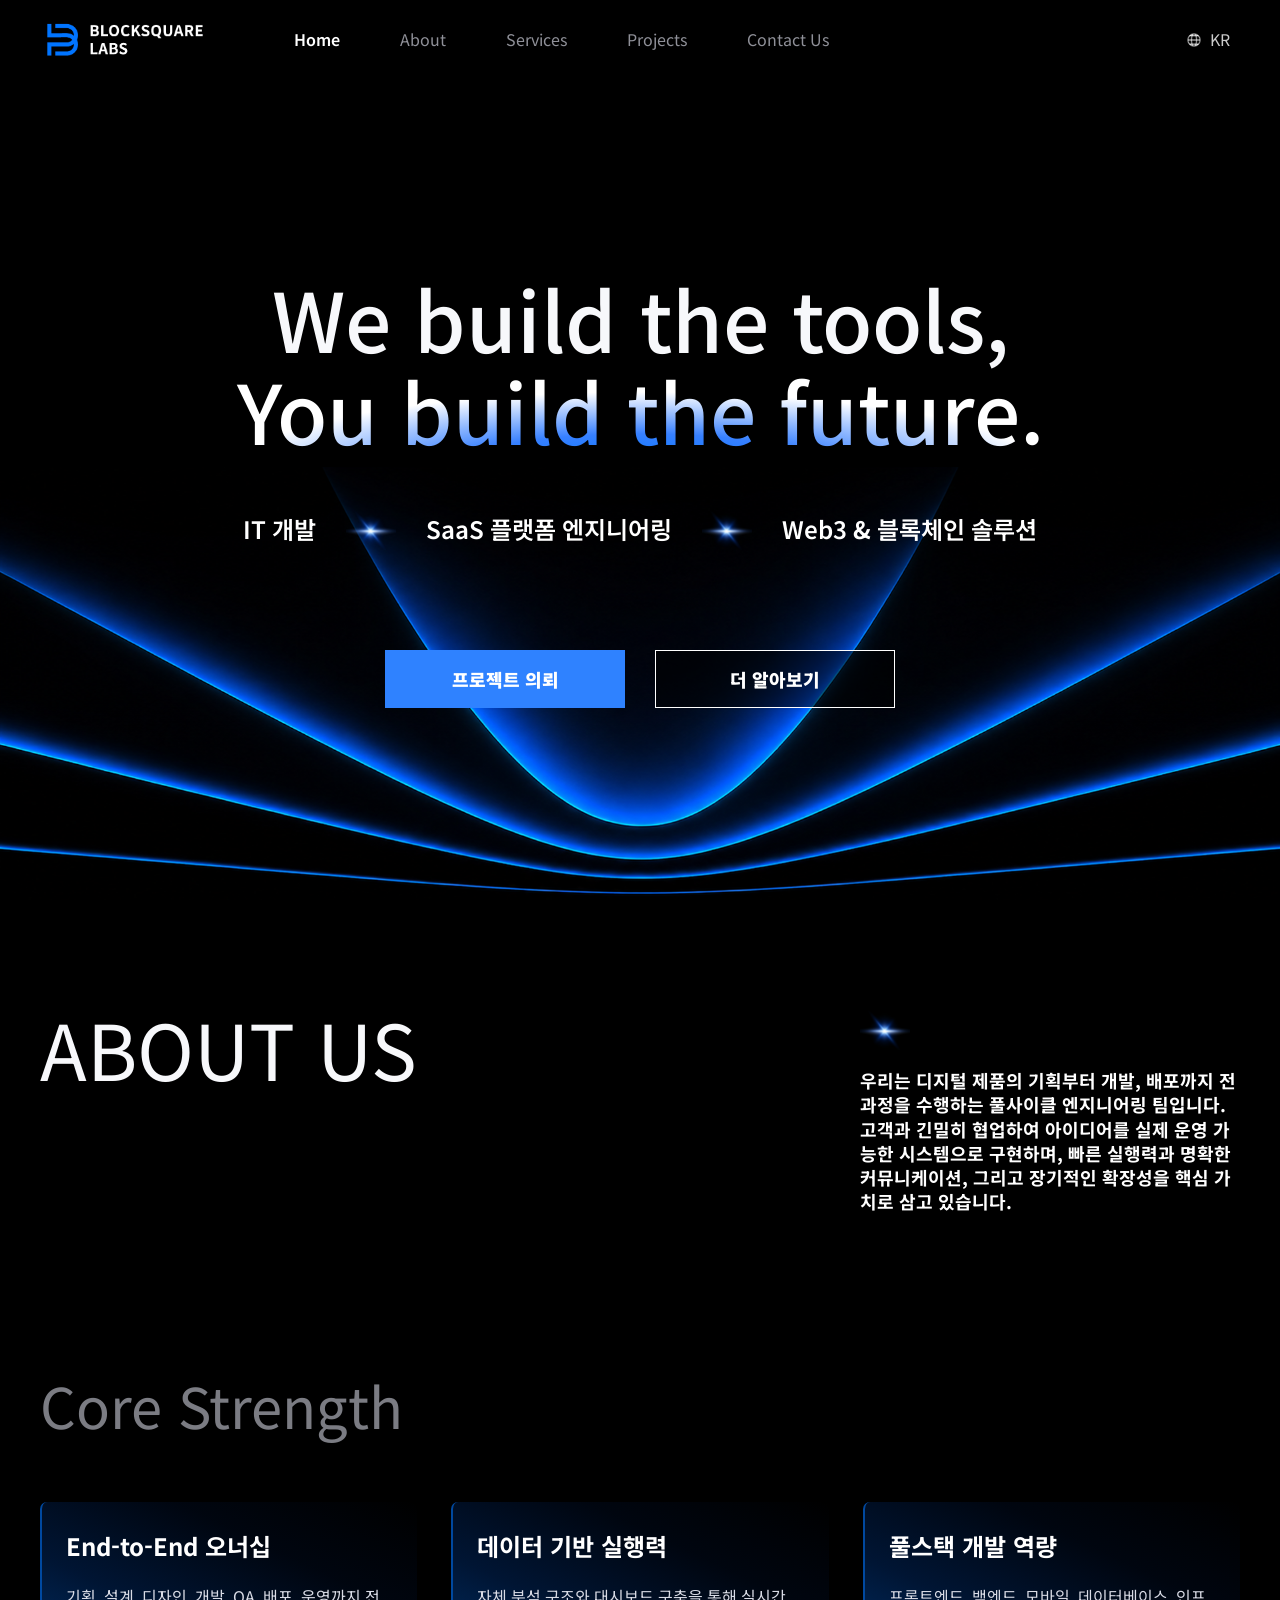
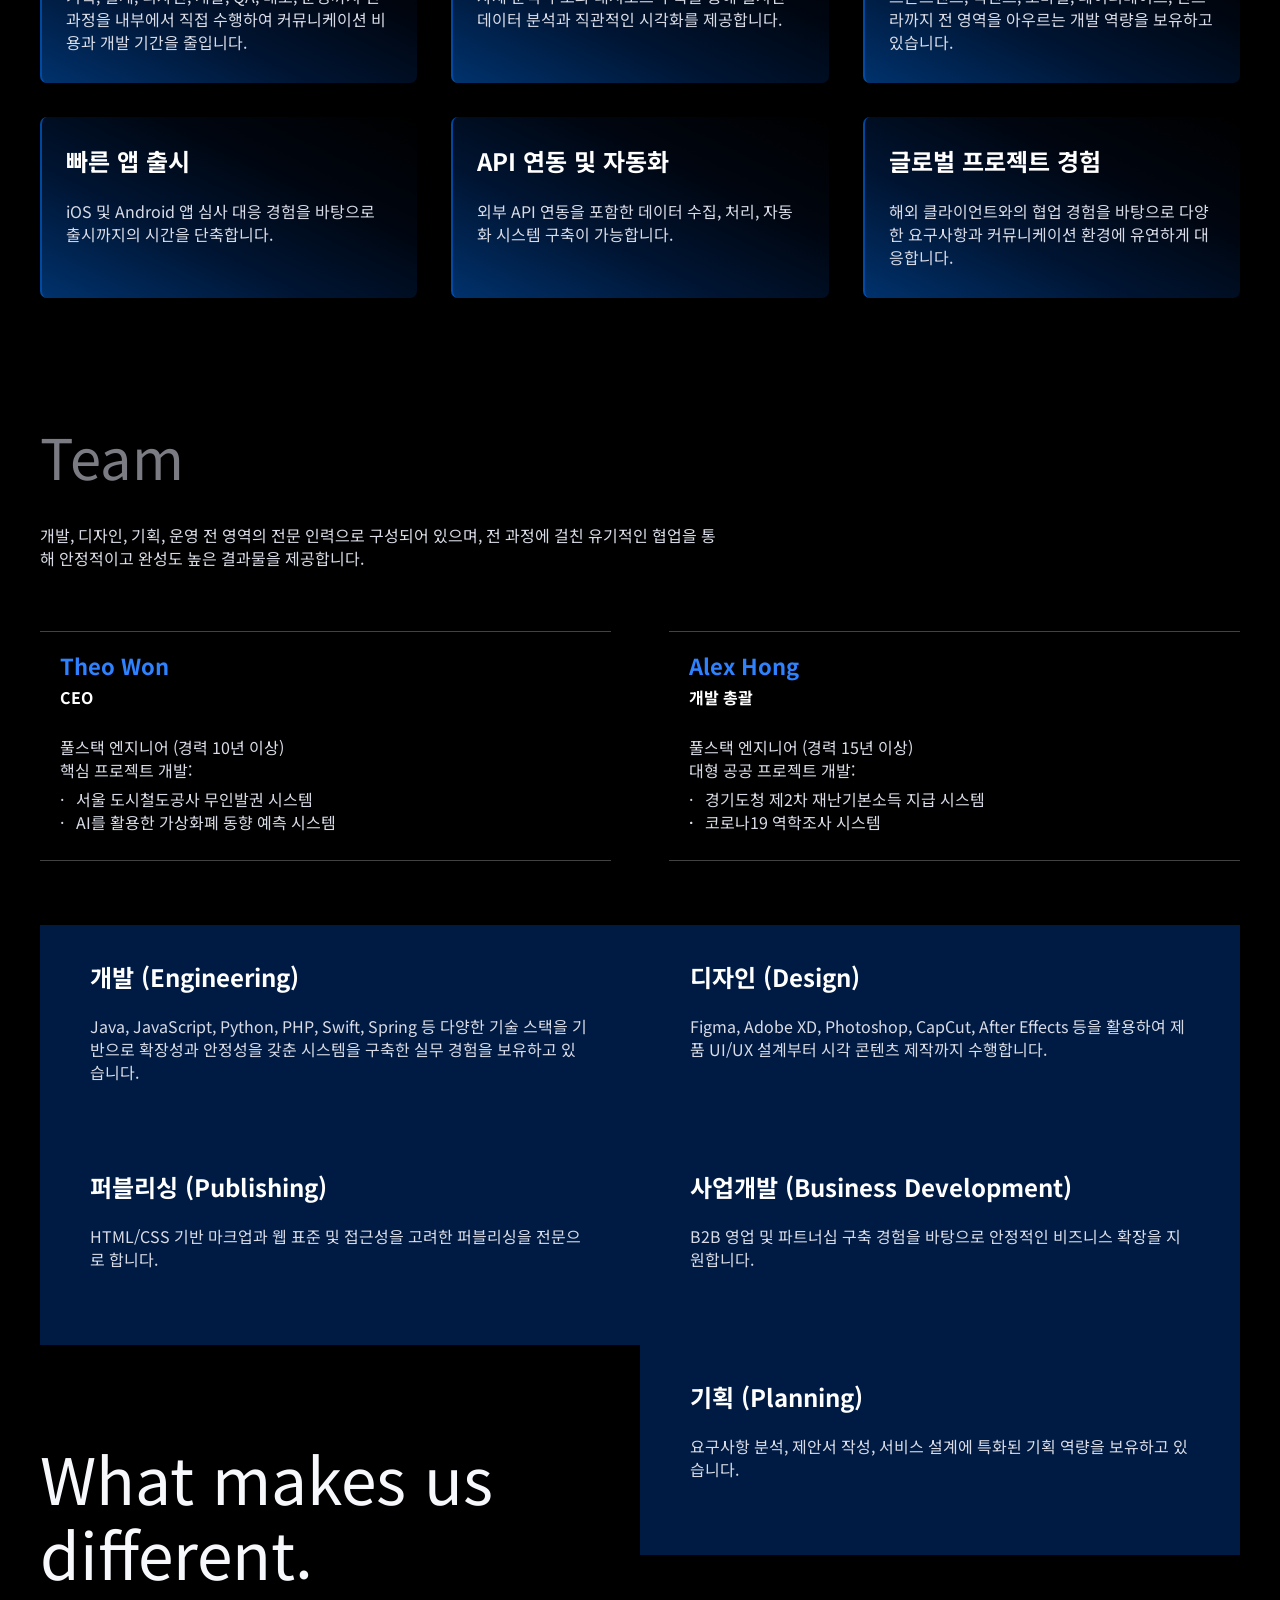
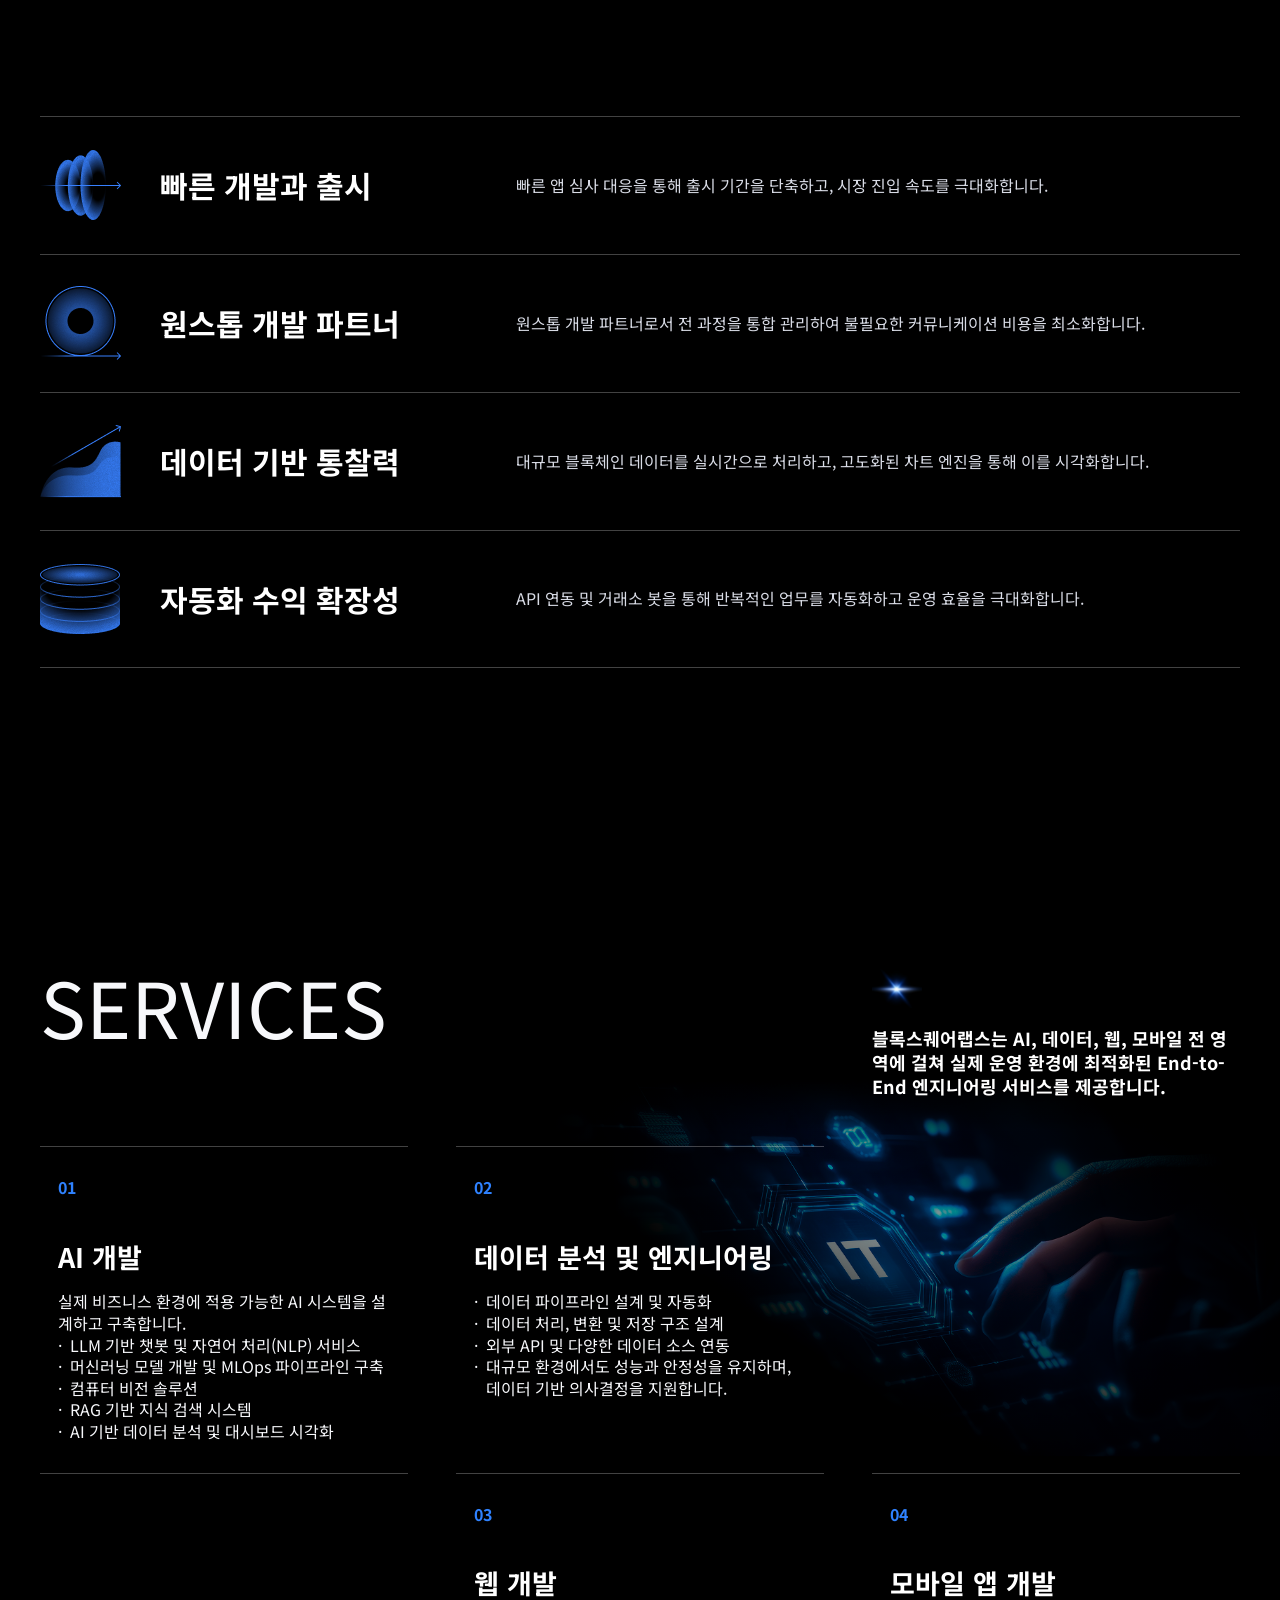
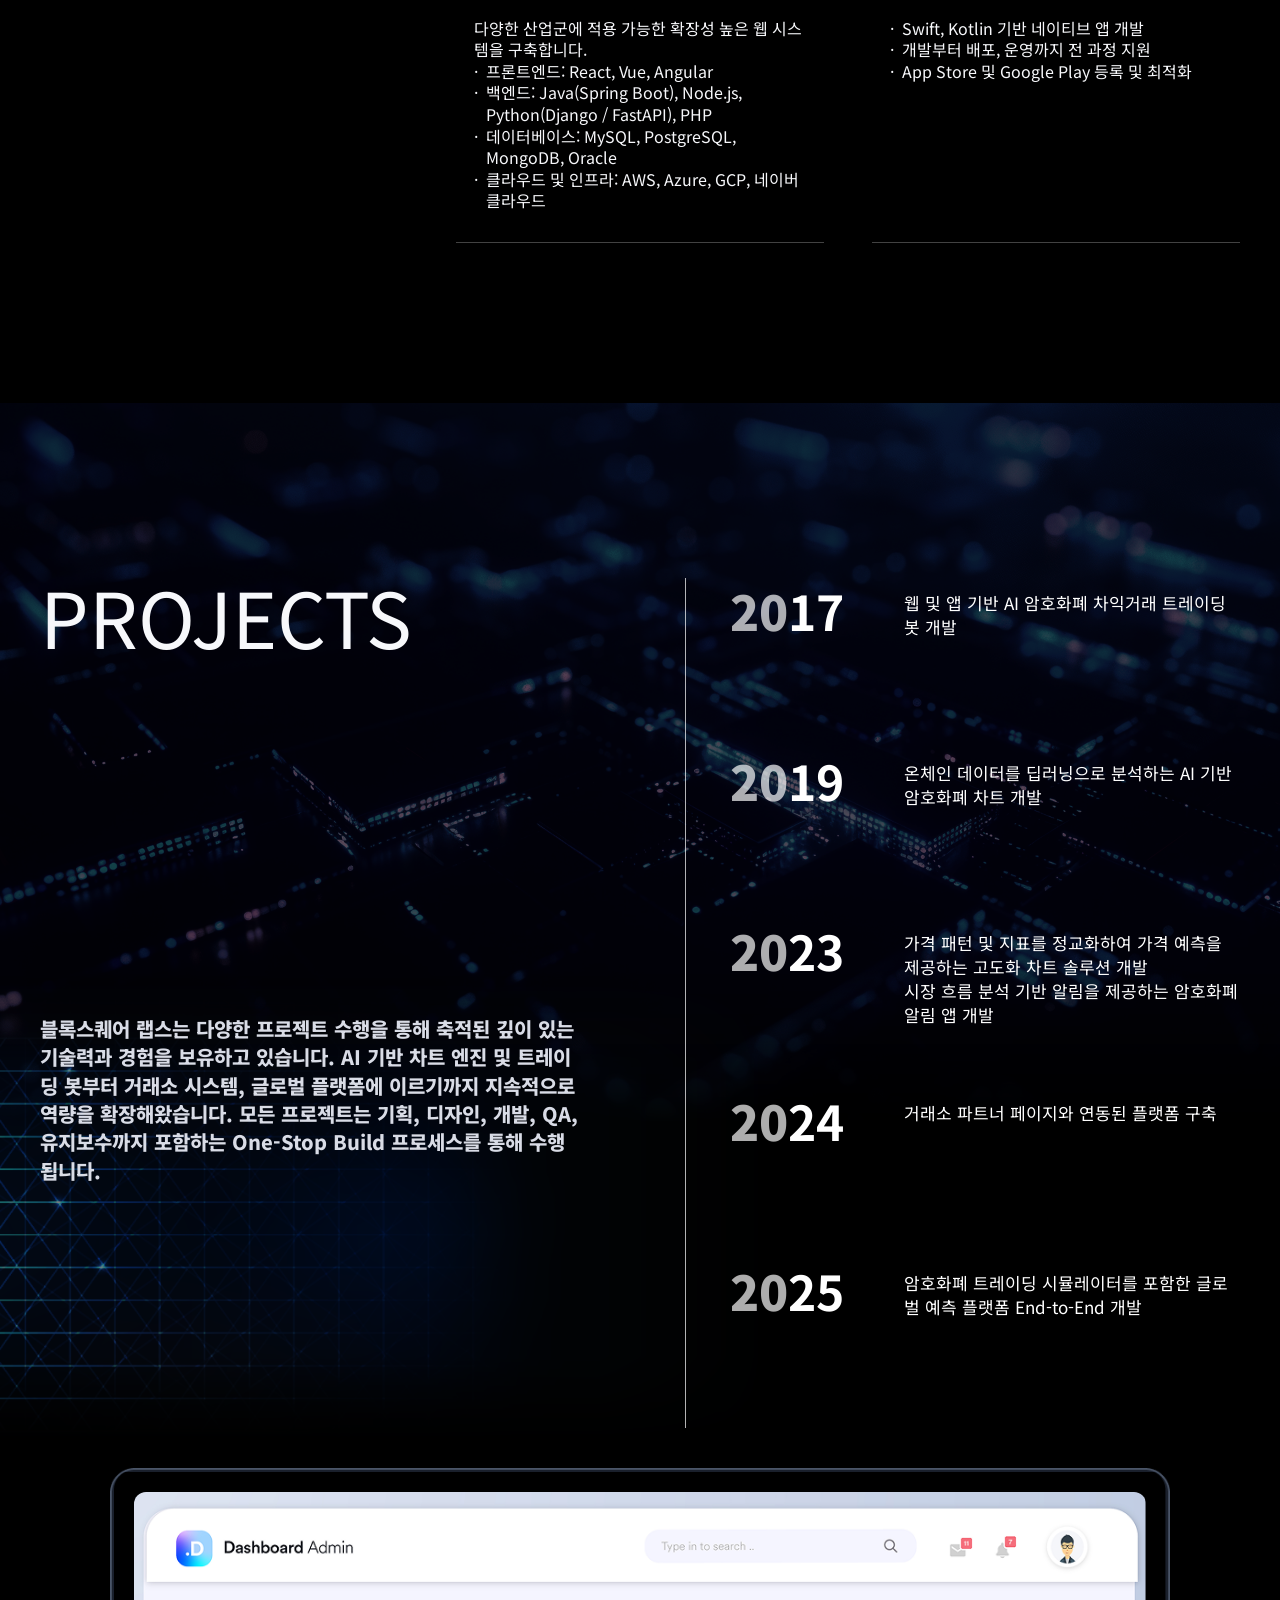
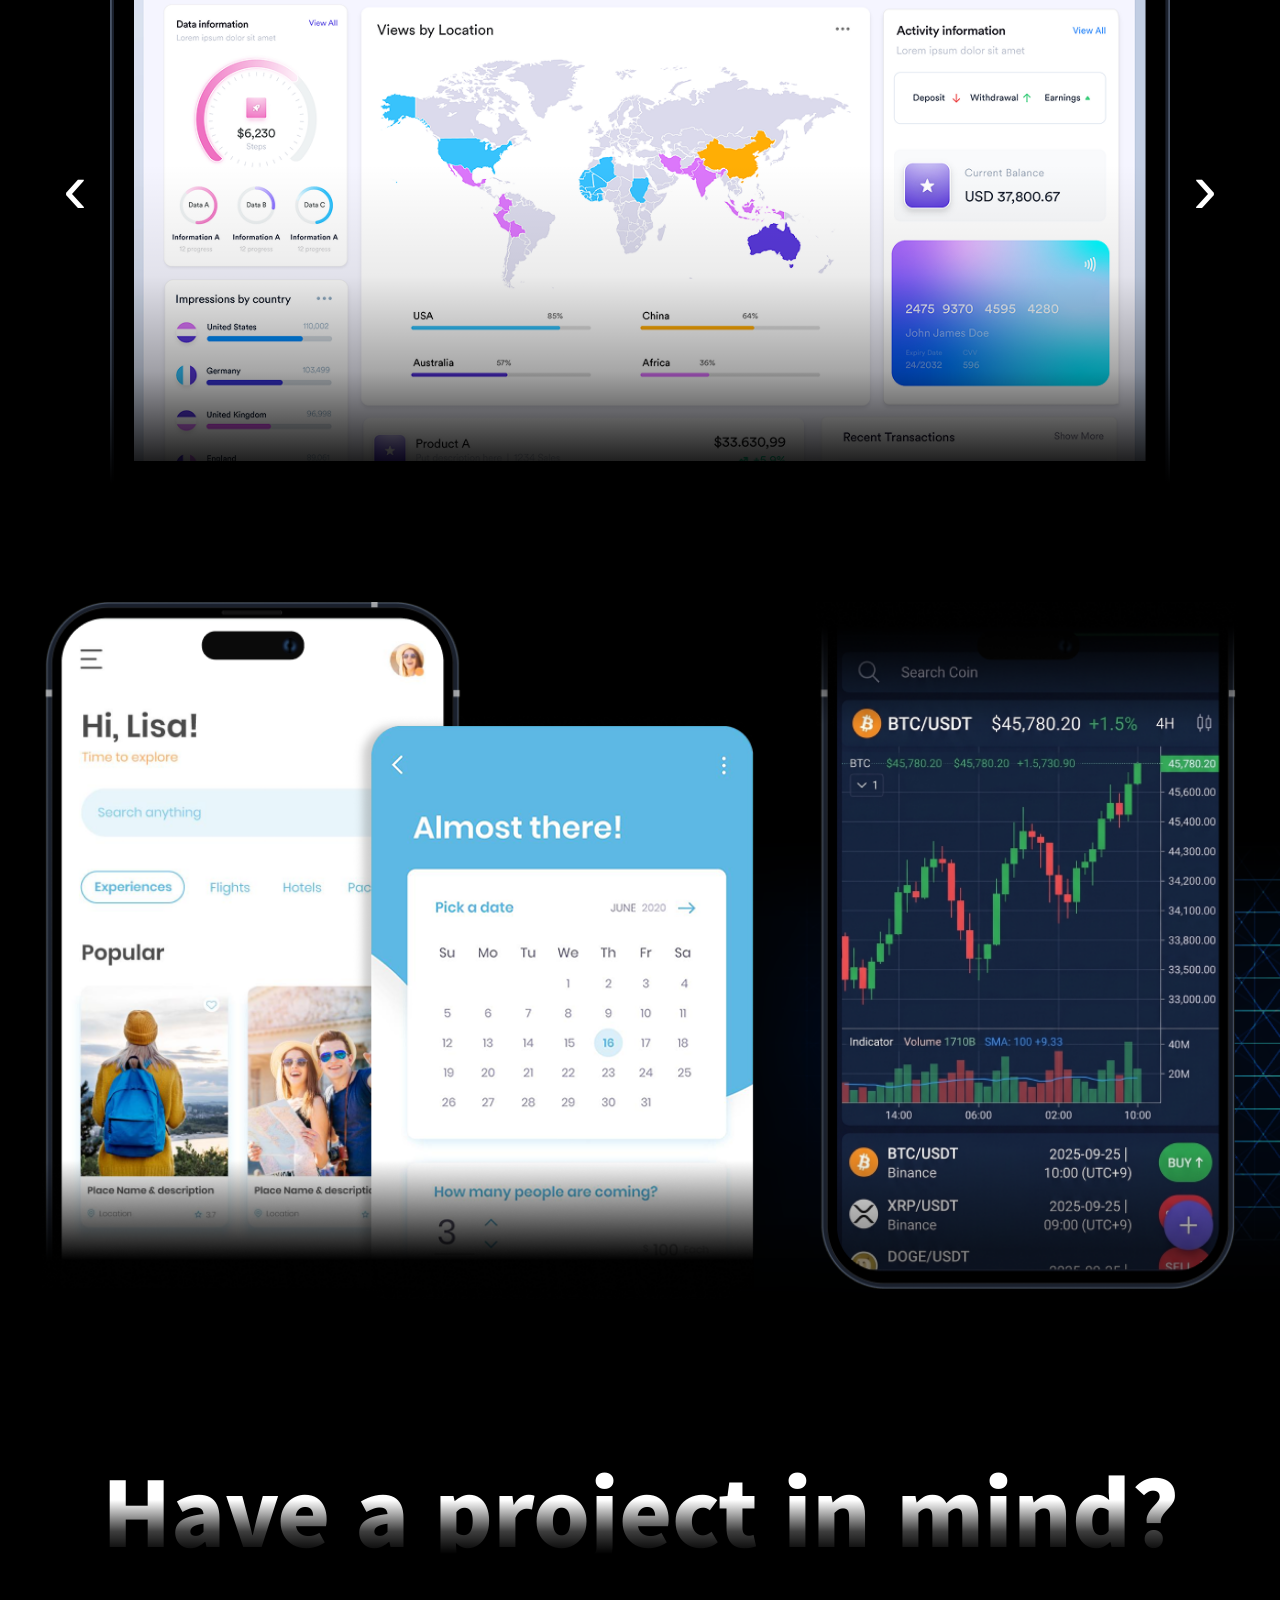
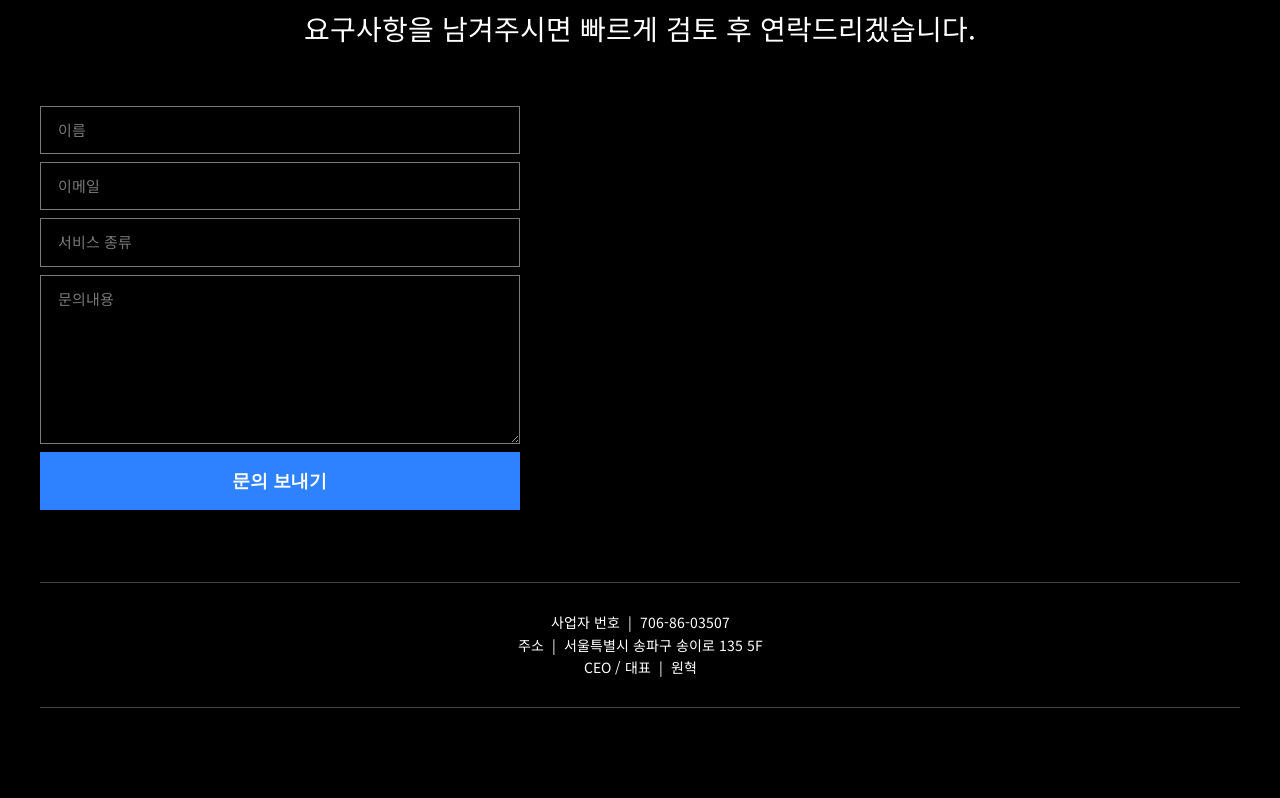
==== commit 6c5b2e8f: "260513 added validation logic" ====
--- a/src/main/resources/static/index.html
+++ b/src/main/resources/static/index.html
@@ -217,150 +217,6 @@
                 </p>
             </div>
 
-<!--            &lt;!&ndash; 4 &ndash;&gt;-->
-<!--            <article class="service-card has-top">-->
-<!--                <span class="card-index">01</span>-->
-<!--                <h4 data-i18n="services.items.0.title">AI 개발</h4>-->
-<!--                <p data-i18n-html="services.items.0.copy">-->
-<!--                    실제 비즈니스 환경에 적용 가능한 AI 시스템을 설계하고 구축합니다.<br />-->
-<!--                    <span class="bullet-line">-->
-<!--                <span class="bullet-dot">·</span>-->
-<!--                <span> LLM 기반 챗봇 및 자연어 처리(NLP) 서비스</span>-->
-<!--              </span>-->
-<!--                    <span class="bullet-line">-->
-<!--                <span class="bullet-dot">·</span>-->
-<!--                <span>머신러닝 모델 개발 및 MLOps 파이프라인 구축</span>-->
-<!--              </span>-->
-<!--                    <span class="bullet-line">-->
-<!--                <span class="bullet-dot">·</span>-->
-<!--                <span>컴퓨터 비전 솔루션</span>-->
-<!--              </span>-->
-<!--                    <span class="bullet-line">-->
-<!--                <span class="bullet-dot">·</span>-->
-<!--                <span>RAG 기반 지식 검색 시스템</span>-->
-<!--              </span>-->
-<!--                    <span class="bullet-line">-->
-<!--                <span class="bullet-dot">·</span>-->
-<!--                <span>AI 기반 데이터 분석 및 대시보드 시각화</span>-->
-<!--              </span>-->
-<!--                </p>-->
-<!--            </article>-->
-
-<!--            &lt;!&ndash; 4 &ndash;&gt;-->
-<!--            <article class="service-card has-top">-->
-<!--                <span class="card-index">01</span>-->
-<!--                <h4 data-i18n="services.items.0.title">AI 개발</h4>-->
-<!--                <p>-->
-<!--                    <span data-i18n="services.items.0.intro">-->
-<!--                        실제 비즈니스 환경에 적용 가능한 AI 시스템을 설계하고 구축합니다.</span>-->
-<!--                    <span class="bullet-line">-->
-<!--                    <span class="bullet-dot">·</span>-->
-<!--                    <span data-i18n="services.items.0.bullets.0">-->
-<!--                        LLM 기반 챗봇 및 자연어 처리(NLP) 서비스</span>-->
-<!--                    </span>-->
-<!--                    <span class="bullet-line">-->
-<!--                    <span class="bullet-dot">·</span>-->
-<!--                    <span data-i18n="services.items.0.bullets.1">-->
-<!--                        머신러닝 모델 개발 및 MLOps 파이프라인 구축</span>-->
-<!--                    </span>-->
-<!--                    <span class="bullet-line">-->
-<!--                    <span class="bullet-dot">·</span>-->
-<!--                    <span data-i18n="services.items.0.bullets.2">-->
-<!--                        컴퓨터 비전 솔루션</span>-->
-<!--                    </span>-->
-<!--                    <span class="bullet-line">-->
-<!--                    <span class="bullet-dot">·</span>-->
-<!--                    <span data-i18n="services.items.0.bullets.3">-->
-<!--                        RAG 기반 지식 검색 시스템</span>-->
-<!--                    </span>-->
-<!--                    <span class="bullet-line">-->
-<!--                    <span class="bullet-dot">·</span>-->
-<!--                    <span data-i18n="services.items.0.bullets.4">-->
-<!--                        AI 기반 데이터 분석 및 대시보드 시각화</span>-->
-<!--                    </span>-->
-<!--                </p>-->
-<!--            </article>-->
-
-<!--            &lt;!&ndash; 5 &ndash;&gt;-->
-<!--            <article class="service-card has-top">-->
-<!--                <span class="card-index">02</span>-->
-<!--                <h4 data-i18n="services.items.1.title">데이터 분석 및 엔지니어링</h4>-->
-<!--                <p data-i18n-html="services.items.1.copy">-->
-<!--                <span class="bullet-line">-->
-<!--                    <span class="bullet-dot">·</span>-->
-<!--                    <span>데이터 파이프라인 설계 및 자동화</span>-->
-<!--                </span>-->
-
-<!--                    <span class="bullet-line">-->
-<!--                    <span class="bullet-dot">·</span>-->
-<!--                    <span>데이터 처리, 변환 및 저장 구조 설계</span>-->
-<!--                </span>-->
-
-<!--                    <span class="bullet-line">-->
-<!--                    <span class="bullet-dot">·</span>-->
-<!--                    <span>외부 API 및 다양한 데이터 소스 연동</span>-->
-<!--                </span>-->
-
-<!--                    <span class="bullet-line">-->
-<!--                    <span class="bullet-dot">·</span>-->
-<!--                    <span>대규모 환경에서도 성능과 안정성을 유지하며, 데이터 기반 의사결정을 지원합니다.</span>-->
-<!--                </span>-->
-<!--                </p>-->
-<!--            </article>-->
-
-<!--            &lt;!&ndash; 6 &ndash;&gt;-->
-<!--            <div class="service-empty"></div>-->
-
-<!--            &lt;!&ndash; 7 &ndash;&gt;-->
-<!--            <div class="service-empty has-top"></div>-->
-
-<!--            &lt;!&ndash; 8 &ndash;&gt;-->
-<!--            <article class="service-card has-top has-bottom">-->
-<!--                <span class="card-index">03</span>-->
-<!--                <h4 data-i18n="services.items.2.title">웹 개발</h4>-->
-<!--                <p data-i18n-html="services.items.2.copy">-->
-<!--                    다양한 산업군에 적용 가능한 확장성 높은 웹 시스템을 구축합니다.<br />-->
-<!--                    <span class="bullet-line">-->
-<!--                <span class="bullet-dot">·</span>-->
-<!--                <span>프론트엔드: React, Vue, Angular</span>-->
-<!--              </span>-->
-
-<!--                    <span class="bullet-line">-->
-<!--                <span class="bullet-dot">·</span>-->
-<!--                <span>백엔드: Java(Spring Boot), Node.js, Python(Django / FastAPI), PHP</span>-->
-<!--              </span>-->
-
-<!--                    <span class="bullet-line">-->
-<!--                <span class="bullet-dot">·</span>-->
-<!--                <span>데이터베이스: MySQL, PostgreSQL, MongoDB, Oracle</span>-->
-<!--              </span>-->
-
-<!--                    <span class="bullet-line">-->
-<!--                <span class="bullet-dot">·</span>-->
-<!--                <span>클라우드 및 인프라: AWS, Azure, GCP, 네이버 클라우드</span>-->
-<!--              </span>-->
-<!--                </p>-->
-<!--            </article>-->
-
-<!--            &lt;!&ndash; 9 &ndash;&gt;-->
-<!--            <article class="service-card has-top has-bottom">-->
-<!--                <span class="card-index">04</span>-->
-<!--                <h4 data-i18n="services.items.3.title">모바일 앱 개발</h4>-->
-<!--                <p data-i18n-html="services.items.3.copy">-->
-<!--              <span class="bullet-line">-->
-<!--                <span class="bullet-dot">·</span>-->
-<!--                <span>Swift, Kotlin 기반 네이티브 앱 개발</span>-->
-<!--              </span>-->
-<!--                    <span class="bullet-line">-->
-<!--                <span class="bullet-dot">·</span>-->
-<!--                <span>개발부터 배포, 운영까지 전 과정 지원</span>-->
-<!--              </span>-->
-<!--                    <span class="bullet-line">-->
-<!--                <span class="bullet-dot">·</span>-->
-<!--                <span>App Store 및 Google Play 등록 및 최적화</span>-->
-<!--              </span>-->
-<!--                </p>-->
-<!--            </article>-->
             <!-- 4 -->
             <article class="service-card has-top">
                 <span class="card-index">01</span>
@@ -469,117 +325,7 @@
                 </p>
             </article>
         </div>
-<!--        &lt;!&ndash; 모바일 서비스 목록 &ndash;&gt;-->
-<!--        <div class="section-wrap services-grid-mobile">-->
-<!--            <div class="services-title">-->
-<!--                <h2 data-i18n="services.title">SERVICES</h2>-->
-<!--            </div>-->
-
-<!--            <div class="services-copy intro-copy star-copy" >-->
-<!--                <img class="light-img" src="assets/flare.png" alt="light" />-->
-<!--                <p data-i18n="services.copy">-->
-<!--                    블록스퀘어랩스는 AI, 데이터, 웹, 모바일 전 영역에 걸쳐 실제 운영 환경에-->
-<!--                    최적화된 End-to-End 엔지니어링 서비스를 제공합니다.-->
-<!--                </p>-->
-<!--            </div>-->
-
-<!--            <article class="service-card">-->
-<!--                <span class="card-index">01</span>-->
-<!--                <h4 data-i18n="services.items.0.title">AI 개발</h4>-->
-<!--                <p data-i18n-html="services.items.0.copy">-->
-<!--                    실제 비즈니스 환경에 적용 가능한 AI 시스템을 설계하고 구축합니다.<br />-->
-
-<!--                    <span class="bullet-line">-->
-<!--        <span class="bullet-dot">·</span>-->
-<!--        <span>LLM 기반 챗봇 및 자연어 처리(NLP) 서비스</span>-->
-<!--      </span>-->
-<!--                    <span class="bullet-line">-->
-<!--        <span class="bullet-dot">·</span>-->
-<!--        <span>머신러닝 모델 개발 및 MLOps 파이프라인 구축</span>-->
-<!--      </span>-->
-<!--                    <span class="bullet-line">-->
-<!--        <span class="bullet-dot">·</span>-->
-<!--        <span>컴퓨터 비전 솔루션</span>-->
-<!--      </span>-->
-<!--                    <span class="bullet-line">-->
-<!--        <span class="bullet-dot">·</span>-->
-<!--        <span>RAG 기반 지식 검색 시스템</span>-->
-<!--      </span>-->
-<!--                    <span class="bullet-line">-->
-<!--        <span class="bullet-dot">·</span>-->
-<!--        <span>AI 기반 데이터 분석 및 대시보드 시각화</span>-->
-<!--      </span>-->
-<!--                </p>-->
-<!--            </article>-->
-
-<!--            <article class="service-card">-->
-<!--                <span class="card-index">02</span>-->
-<!--                <h4 data-i18n="services.items.1.title">데이터 분석 및 엔지니어링</h4>-->
-
-<!--                <p data-i18n-html="services.items.1.copy">-->
-<!--      <span class="bullet-line">-->
-<!--        <span class="bullet-dot">·</span>-->
-<!--        <span>데이터 파이프라인 설계 및 자동화</span>-->
-<!--      </span>-->
-<!--                    <span class="bullet-line">-->
-<!--        <span class="bullet-dot">·</span>-->
-<!--        <span>데이터 처리, 변환 및 저장 구조 설계</span>-->
-<!--      </span>-->
-<!--                    <span class="bullet-line">-->
-<!--        <span class="bullet-dot">·</span>-->
-<!--        <span>외부 API 및 다양한 데이터 소스 연동</span>-->
-<!--      </span>-->
-<!--                    <span class="bullet-line">-->
-<!--        <span class="bullet-dot">·</span>-->
-<!--        <span>대규모 환경에서도 성능과 안정성을 유지하며, 데이터 기반 의사결정을 지원합니다.</span>-->
-<!--      </span>-->
-<!--                </p>-->
-<!--            </article>-->
-
-<!--            <article class="service-card">-->
-<!--                <span class="card-index">03</span>-->
-<!--                <h4 data-i18n="services.items.2.title">웹 개발</h4>-->
-<!--                <p data-i18n-html="services.items.2.copy">-->
-<!--                    다양한 산업군에 적용 가능한 확장성 높은 웹 시스템을 구축합니다.<br />-->
-
-<!--                    <span class="bullet-line">-->
-<!--        <span class="bullet-dot">·</span>-->
-<!--        <span>프론트엔드: React, Vue, Angular</span>-->
-<!--      </span>-->
-<!--                    <span class="bullet-line">-->
-<!--        <span class="bullet-dot">·</span>-->
-<!--        <span>백엔드: Java(Spring Boot), Node.js, Python(Django / FastAPI), PHP</span>-->
-<!--      </span>-->
-<!--                    <span class="bullet-line">-->
-<!--        <span class="bullet-dot">·</span>-->
-<!--        <span>데이터베이스: MySQL, PostgreSQL, MongoDB, Oracle</span>-->
-<!--      </span>-->
-<!--                    <span class="bullet-line">-->
-<!--        <span class="bullet-dot">·</span>-->
-<!--        <span>클라우드 및 인프라: AWS, Azure, GCP, 네이버 클라우드</span>-->
-<!--      </span>-->
-<!--                </p>-->
-<!--            </article>-->
-
-<!--            <article class="service-card">-->
-<!--                <span class="card-index">04</span>-->
-<!--                <h4 data-i18n="services.items.3.title">모바일 앱 개발</h4>-->
-<!--                <p data-i18n-html="services.items.3.copy">-->
-<!--      <span class="bullet-line">-->
-<!--        <span class="bullet-dot">·</span>-->
-<!--        <span>Swift, Kotlin 기반 네이티브 앱 개발</span>-->
-<!--      </span>-->
-<!--                    <span class="bullet-line">-->
-<!--        <span class="bullet-dot">·</span>-->
-<!--        <span>개발부터 배포, 운영까지 전 과정 지원</span>-->
-<!--      </span>-->
-<!--                    <span class="bullet-line">-->
-<!--        <span class="bullet-dot">·</span>-->
-<!--        <span>App Store 및 Google Play 등록 및 최적화</span>-->
-<!--      </span>-->
-<!--                </p>-->
-<!--            </article>-->
-<!--        </div>-->
+
         <!-- 모바일 서비스 목록 -->
         <div class="section-wrap services-grid-mobile">
             <div class="services-title">
--- a/src/main/resources/static/style.css
+++ b/src/main/resources/static/style.css
@@ -140,22 +140,20 @@
 .nav {
   display: flex;
   justify-content: flex-start;
-  gap: 62px;
+  gap: 60px;
   color: #8f9098;
-  font-size: 14px;
+  /*font-size: 14px;*/
+  font-size: 1rem;
   margin-left: 4rem;
 }
+
 .nav a {
   transition: color 0.5s ease-in-out;
 }
 
-.nav a:hover {
-  color: #fff;
-}
-
 .nav a.active {
   color: #fff;
-  font-weight: 800;
+  font-weight: 600;
 }
 
 .language-icon {
@@ -435,6 +433,24 @@
   color: #d9dce6;
   font-size: 16px;
   line-height: 1.42;
+}
+
+
+.people-grid p ul {
+  list-style: none;
+  margin: 0.4rem 0 0;
+  padding-left: 0;
+}
+
+.people-grid p li {
+  position: relative;
+  padding-left: 1rem;
+}
+
+.people-grid p li::before {
+  content: "·";
+  position: absolute;
+  left: 0;
 }
 
 .difference-list p {
@@ -1024,7 +1040,7 @@
 }
 
 .contact h2 {
-  font-size: clamp(50px, 7vw, 100px);
+  font-size: clamp(50px, 7vw, 90px);
   font-weight: 900;
   letter-spacing: 0;
   white-space: nowrap;
@@ -1179,9 +1195,16 @@
   }
 }
 
+
 @media (max-width: 850px) {
   .nav {
     margin-left: 1rem;
+  }
+}
+
+@media (min-width: 769px) {
+  .nav a:hover {
+    color: #fff;
   }
 }
 
@@ -1207,6 +1230,7 @@
 
   .site-header {
     height: 6rem;
+    border-bottom: 1px solid var(--line);
   }
 
   .brand {
@@ -1445,7 +1469,7 @@
   }
 
   .timeline span {
-    padding-top: 4px;
+    padding-top: 6px;
     font-size: .8rem;
   }
 
@@ -1509,6 +1533,10 @@
   /*  color: transparent;*/
   /*}*/
 
+  .footer-info {
+    font-size: 12px;
+  }
+
 }
 
 /* 기본은 PC 그리드만 보이게 */
@@ -1522,10 +1550,6 @@
 /* 모바일 */
 @media (max-width: 768px) {
 
-  .nav a:hover {
-    color: inherit;
-  }
-
   .btn {
     width: 200px;
     height: 40px;
@@ -1595,12 +1619,30 @@
 }
 
 @media (max-width: 579px) {
-  /*.hero-tags .light-img {*/
-  /*  display: none;*/
-  /*}*/
+
+  .strength-grid p,
+  .team-lead,
+  .people-grid p,
+  .role-board p,
+  .difference-list p,
+  .service-grid p,
+  .project-copy {
+    color: #d9dce6;
+    font-size: 12px;
+    line-height: 1.42;
+  }
+
+  .section-kicker {
+    margin-bottom: 40px;
+  }
+
   .light-img {
     width: 40px;
     height: 30px;
+  }
+
+  .services-grid-mobile .bullet-line {
+    font-size: 12px;
   }
 
   .contact h2 {
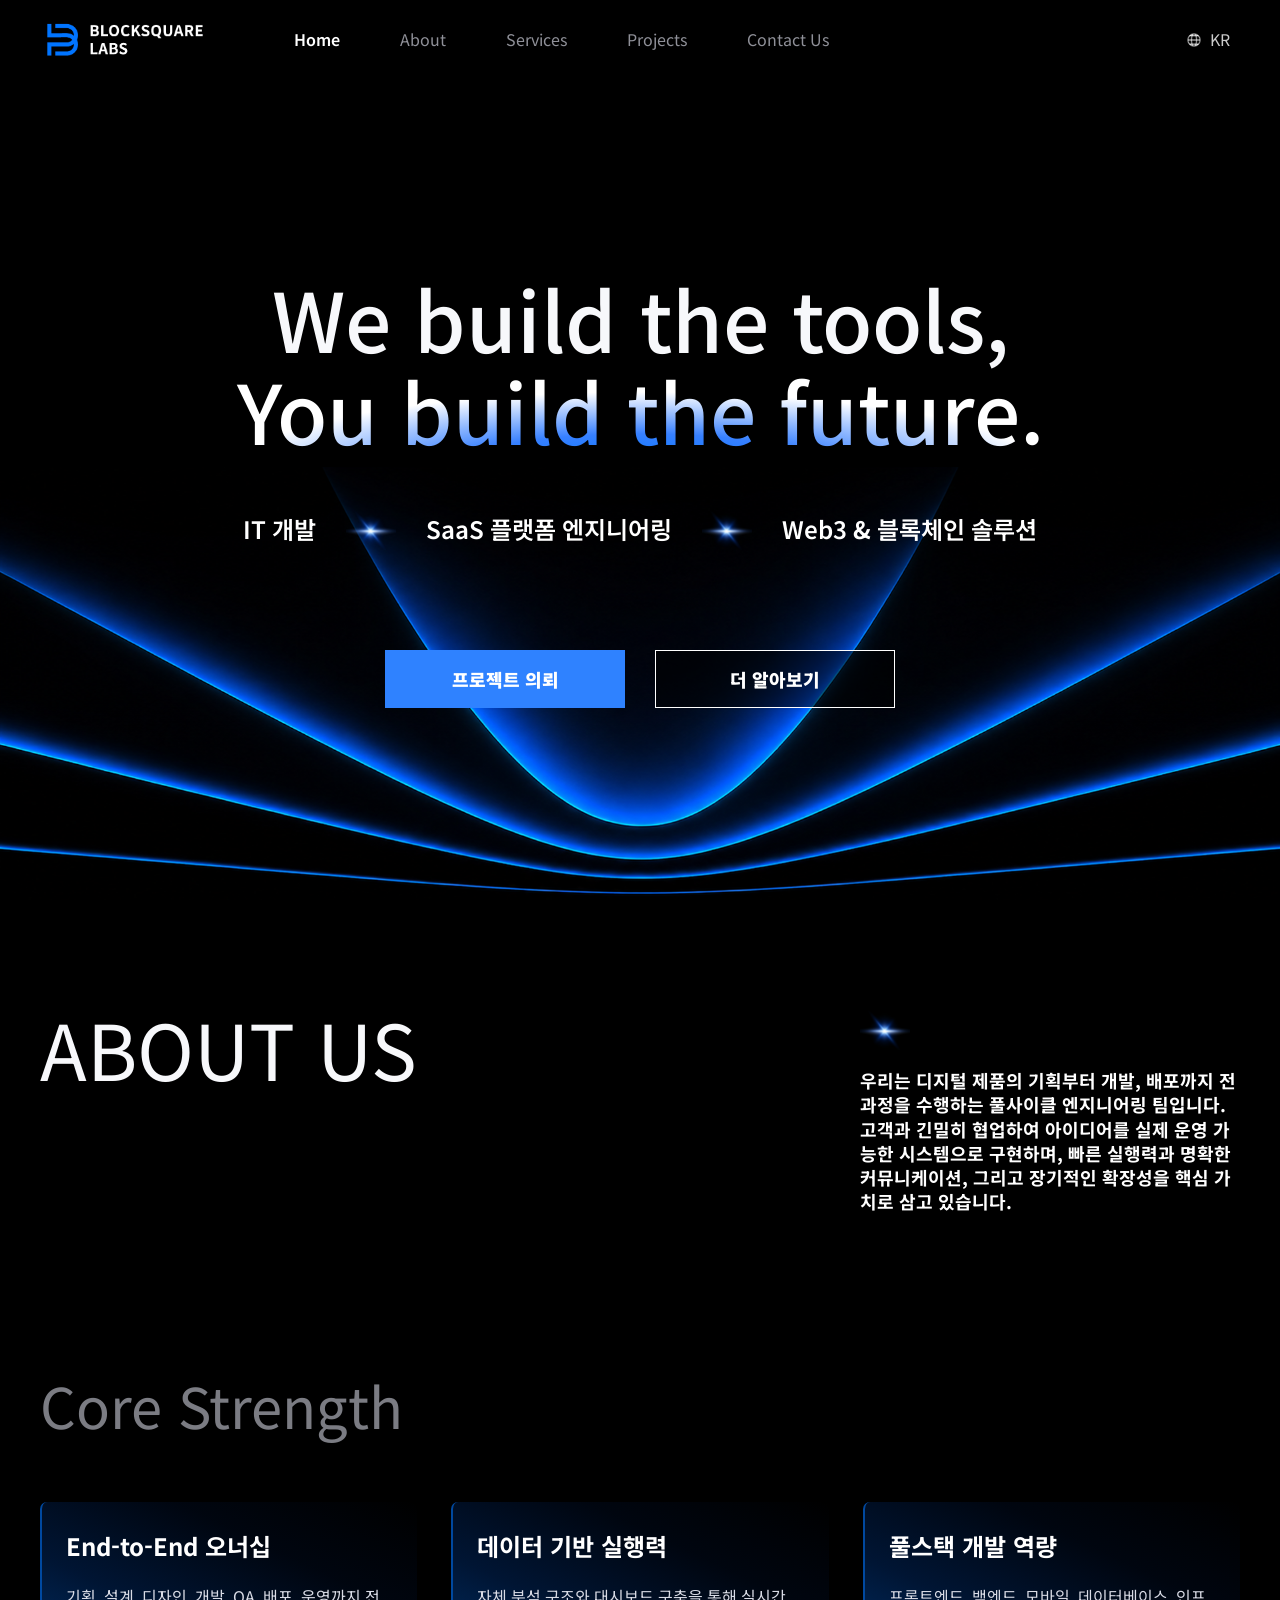
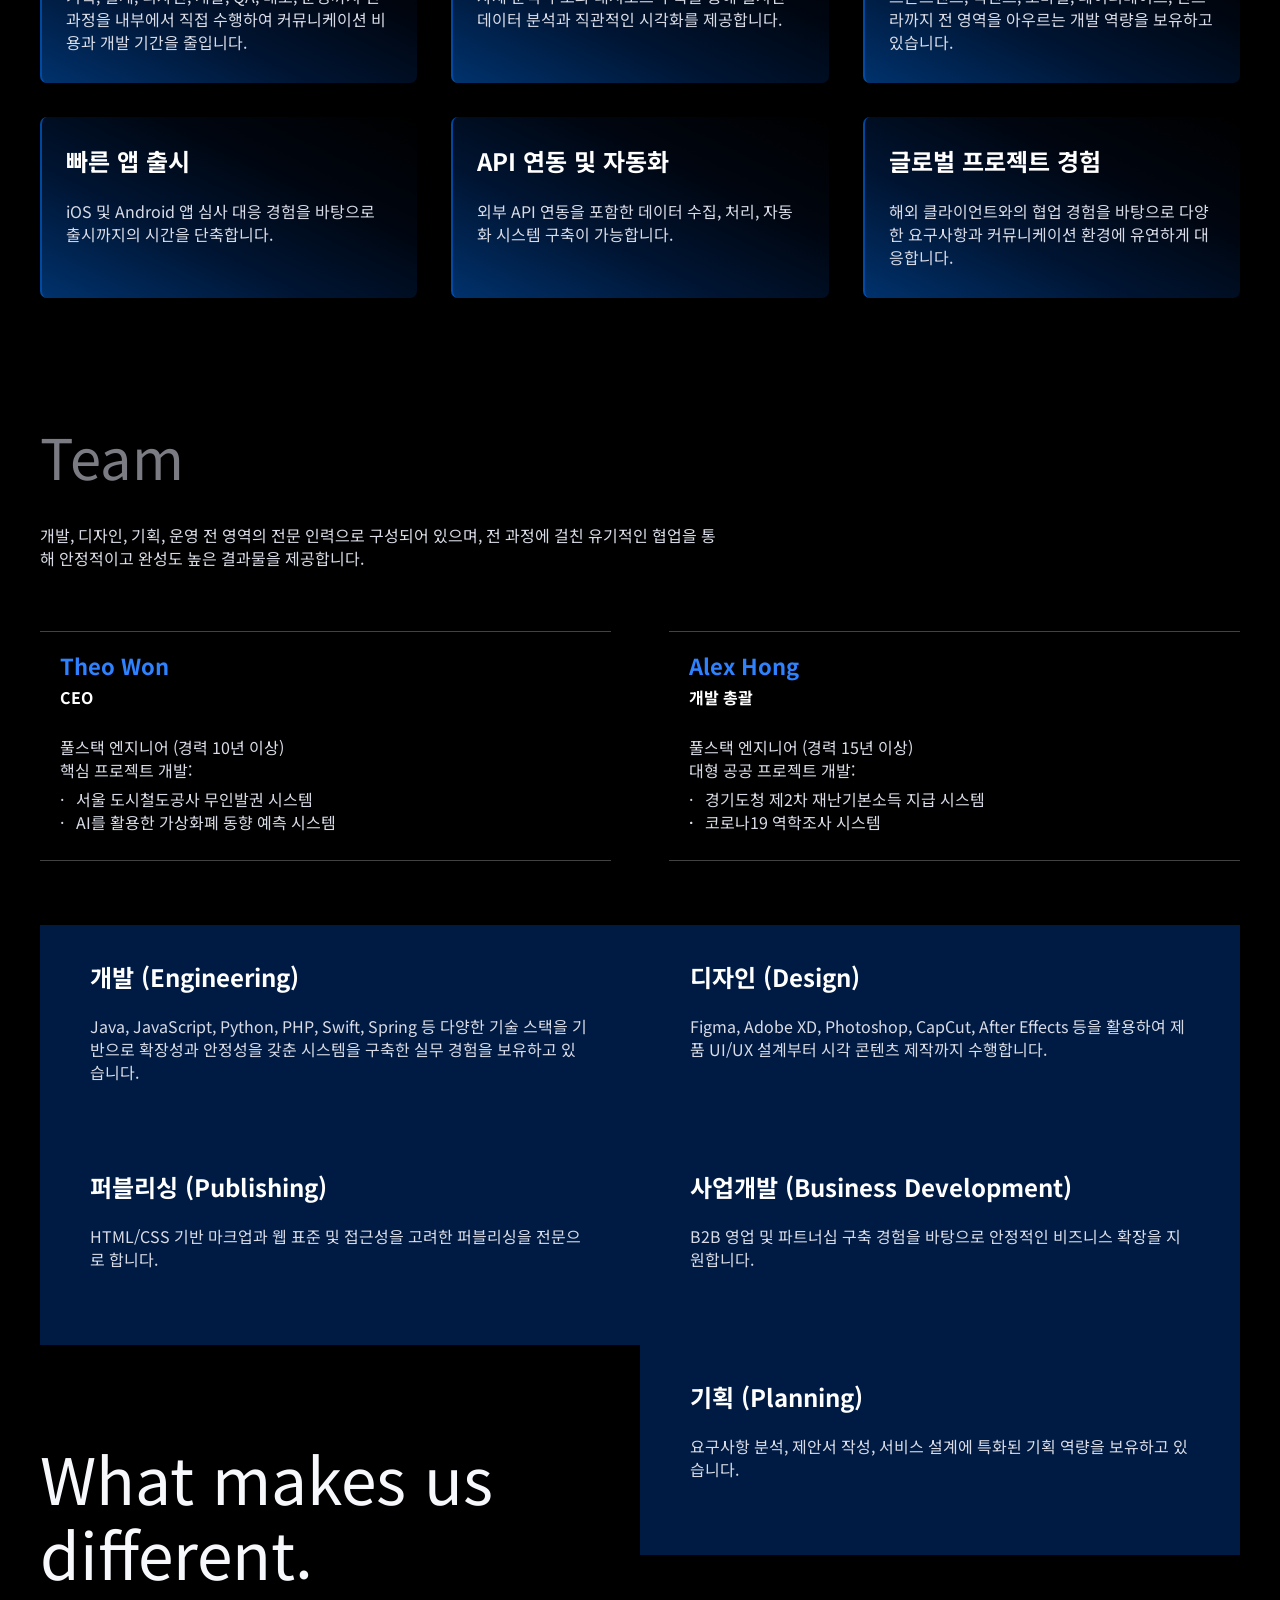
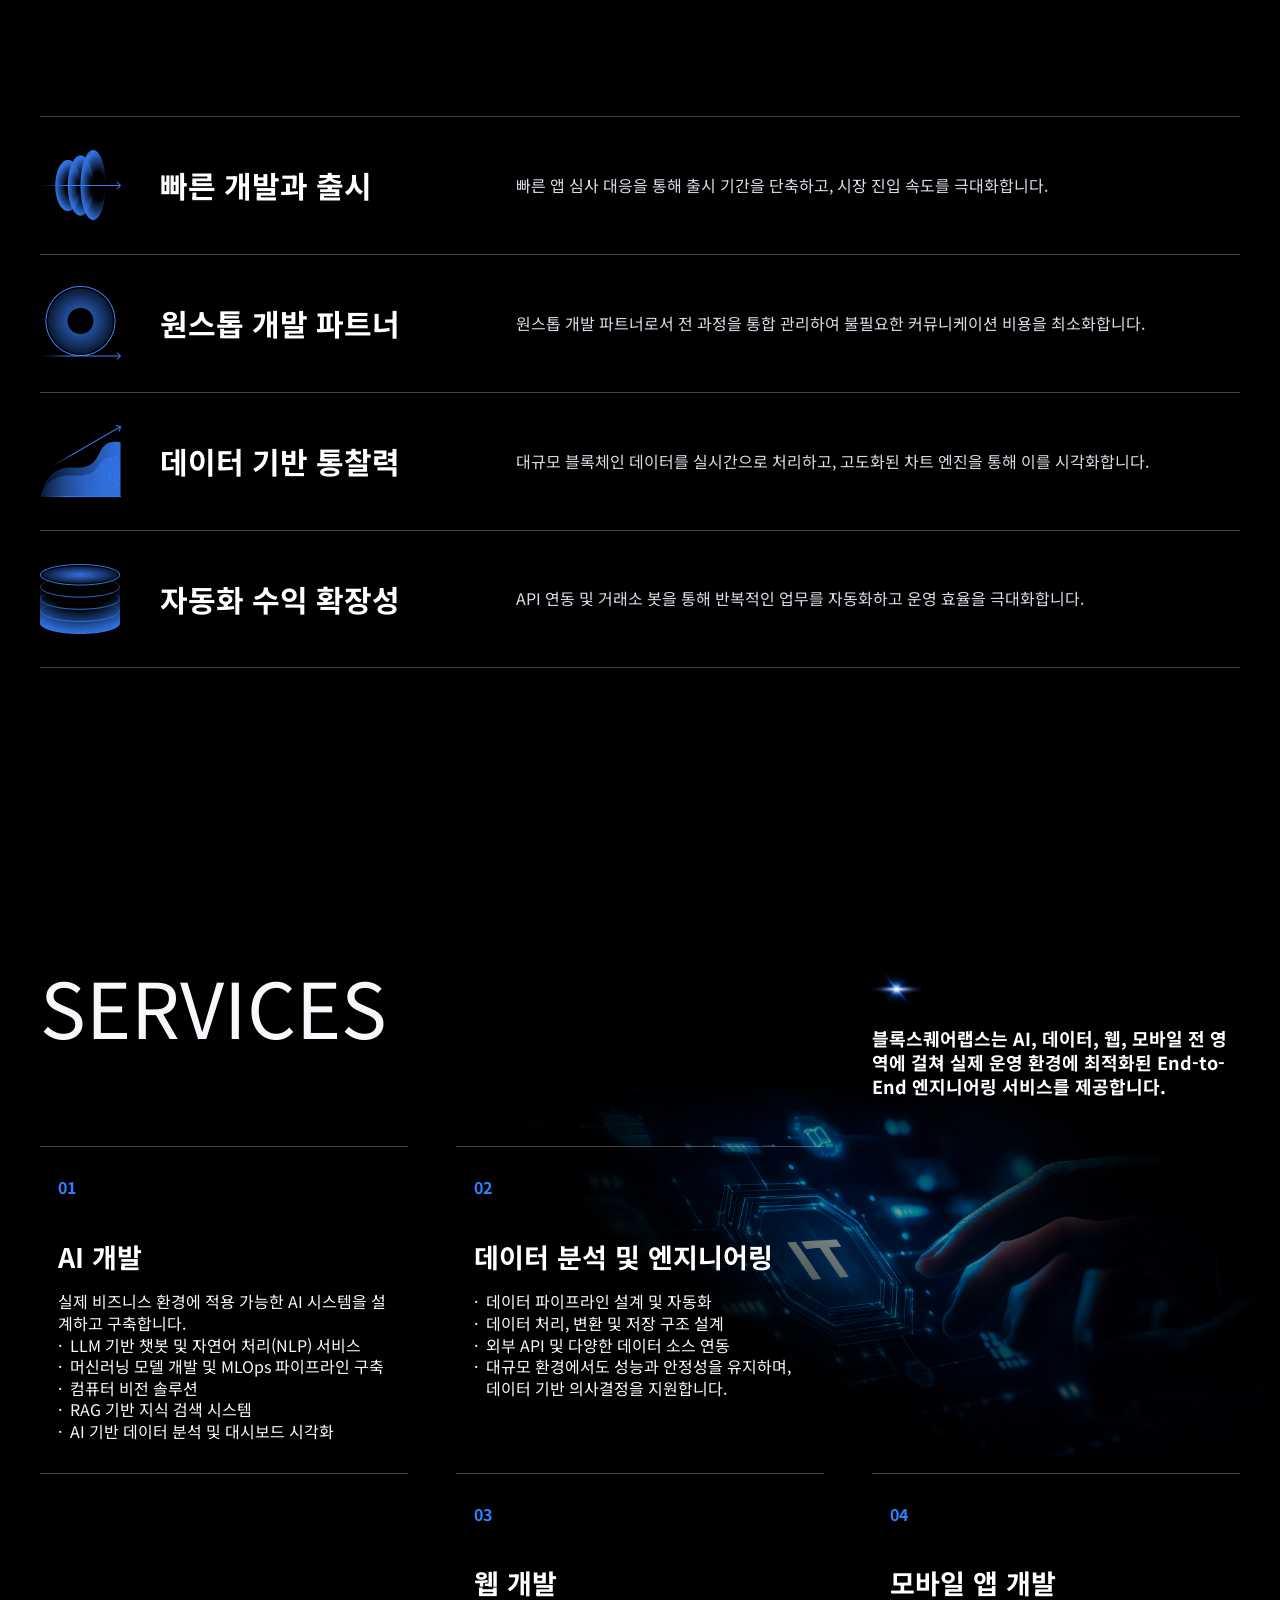
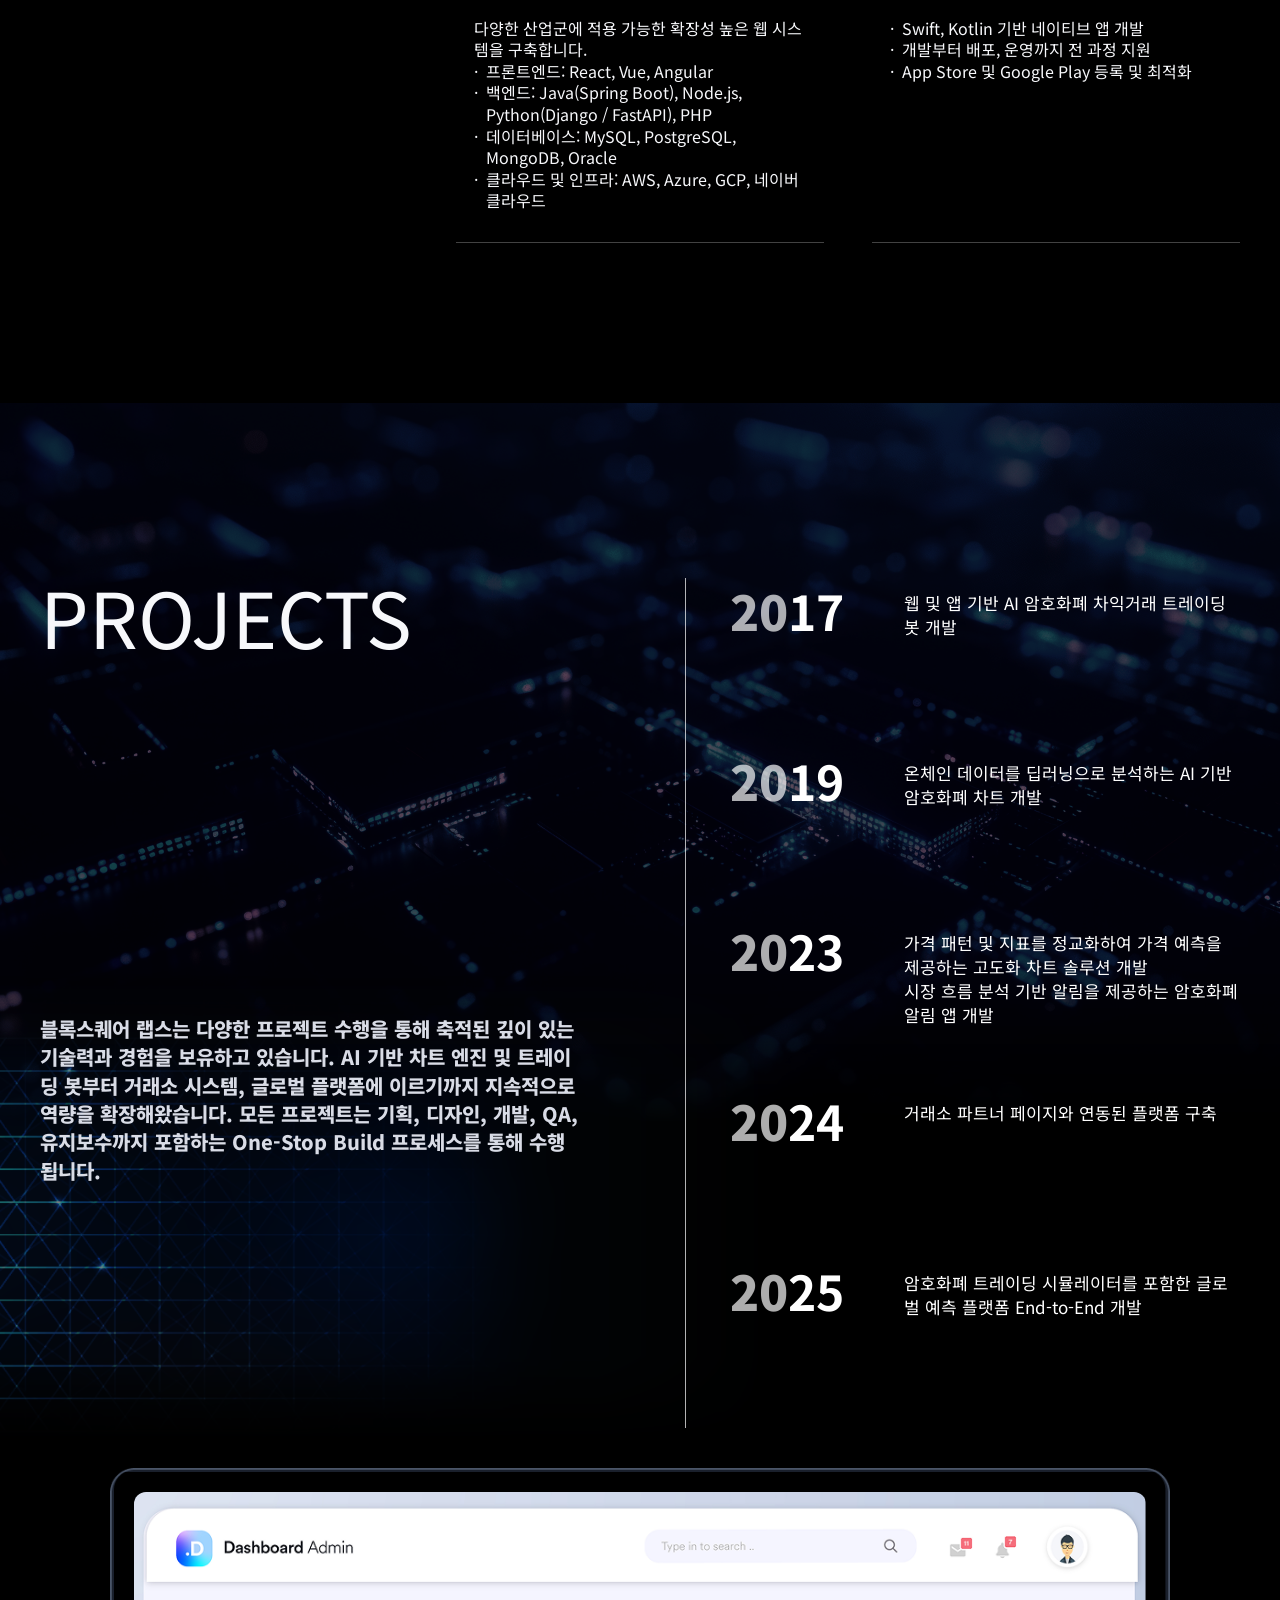
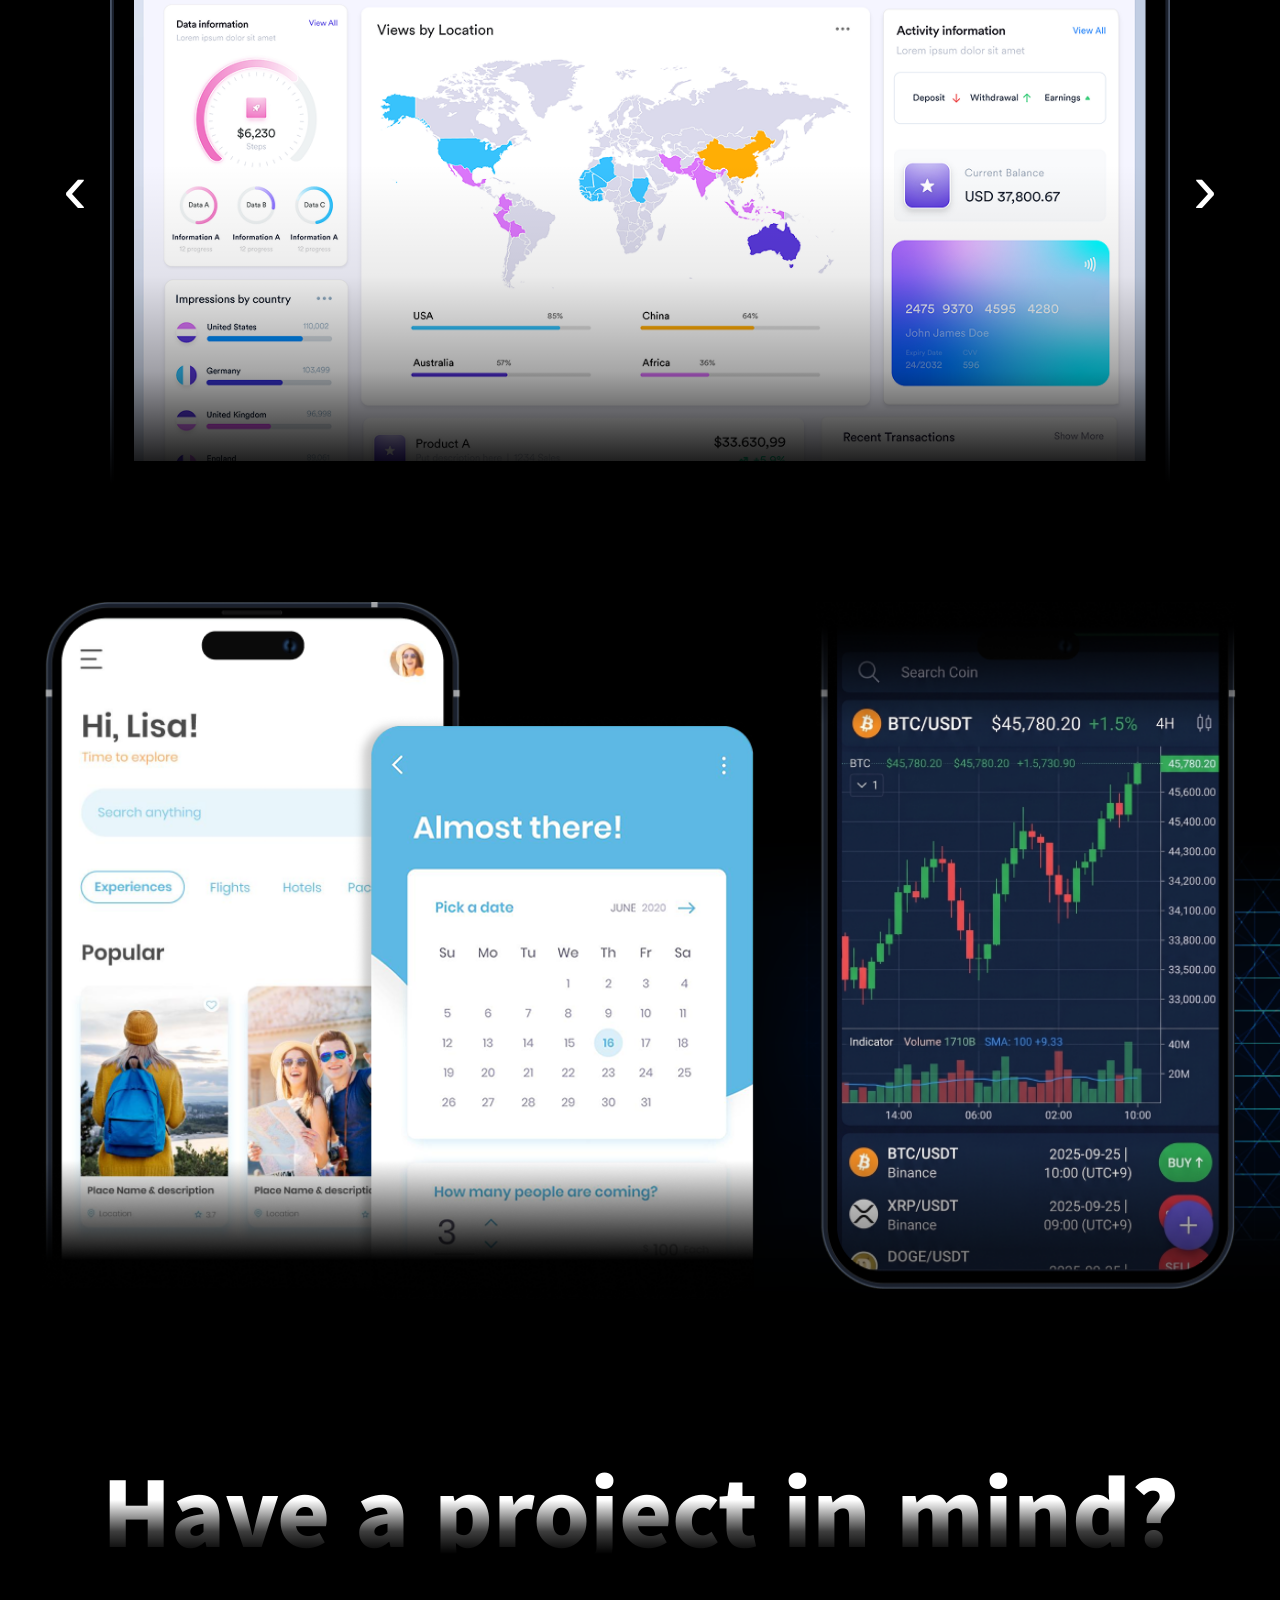
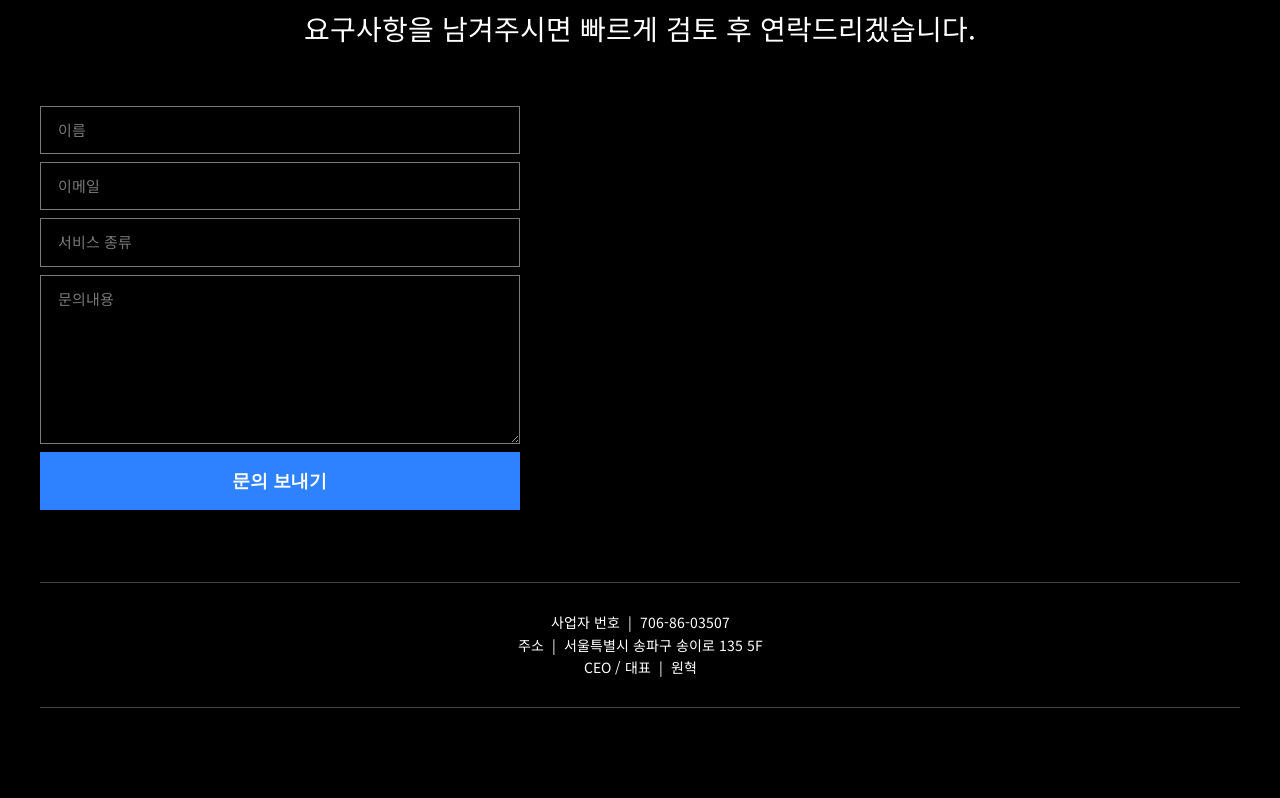
==== commit 3deef512: "favicon optimization" ====
--- a/src/main/resources/static/index.html
+++ b/src/main/resources/static/index.html
@@ -7,12 +7,24 @@
     <meta name="theme-color" content="#000000">
     <title data-i18n="meta.title">블록스퀘어랩스 | AI·웹·앱·블록체인 개발사</title>
     <meta
-            name="description"
-            data-i18n-attr="content:meta.description"
-            content="블록스퀘어랩스는 AI 개발, 데이터 분석, 웹·모바일 앱 개발, Web3 및 블록체인 솔루션을 제공하는 풀사이클 엔지니어링 팀입니다."
+        name="description"
+        data-i18n-attr="content:meta.description"
+        content="블록스퀘어랩스는 AI 개발, 데이터 분석, 웹·모바일 앱 개발, Web3 및 블록체인 솔루션을 제공하는 풀사이클 엔지니어링 팀입니다."
     />
-    <link rel="icon" href="/favicon.ico" sizes="any">
-    <link rel="icon" type="image/png" href="/favicon.png">
+    <link rel="canonical" href="https://www.blocksquarelabs.com/" />
+    <meta property="og:title" content="BlockSquare Labs" />
+    <meta property="og:description" content="AI, Web, App, Data Engineering Company" />
+    <meta property="og:image" content="https://www.blocksquarelabs.com/assets/og-image.png" />
+    <meta property="og:url" content="https://www.blocksquarelabs.com/" />
+    <meta property="og:type" content="website" />
+    <meta name="twitter:card" content="summary_large_image" />
+    <meta name="twitter:title" content="BlockSquare Labs" />
+    <meta name="twitter:description" content="AI, Web, App, Data Engineering Company" />
+    <meta name="twitter:image" content="https://www.blocksquarelabs.com/assets/og-image.png" />
+    <link rel="apple-touch-icon" sizes="180x180" href="/apple-touch-icon.png">
+    <link rel="icon" type="image/png" sizes="32x32" href="/favicon-32x32.png">
+    <link rel="icon" type="image/png" sizes="16x16" href="/favicon-16x16.png">
+    <link rel="manifest" href="/site.webmanifest">
     <link rel="stylesheet" href="style.css" />
     <link rel="preconnect" href="https://fonts.googleapis.com">
     <link rel="preconnect" href="https://fonts.gstatic.com" crossorigin>
--- a/src/main/resources/static/style.css
+++ b/src/main/resources/static/style.css
@@ -40,7 +40,7 @@
 body::-webkit-scrollbar-thumb {
   background: linear-gradient(180deg, #4d8cff, #0057ff);
   border-radius: 999px;
-  border: 2px solid #050505;
+  /*border: 2px solid #050505;*/
 }
 
 html::-webkit-scrollbar-thumb:hover,
@@ -605,10 +605,10 @@
 .services-art {
   position: absolute;
   top: 180px;
-  /*right: 0;*/
-  right: calc((min(1200px, calc(100vw - 48px)) - 100vw) / 2);
+  right: 0;
+  /*right: calc((min(1200px, calc(100vw - 48px)) - 100vw) / 2);*/
   width: min(61vw, 1020px);
-  height: 690px;
+  aspect-ratio: 1113 / 555;
   background: linear-gradient(90deg, #000 0%, rgba(0, 0, 0, 0.08) 36%, rgba(0, 0, 0, 0.9) 100%), url("assets/service-background.png") right top / contain no-repeat;
   opacity: 0.95;
 }
@@ -1323,8 +1323,10 @@
 
   .strength-grid article {
     padding: 16px;
-    padding-top: 24px;
     min-height: 160px;
+    display: flex;
+    flex-direction: column;
+    justify-content: center;
   }
 
   .strength-grid article h4 {
@@ -1358,8 +1360,10 @@
 
   .role-board article {
     padding : 1rem;
-    min-height: 150px;
-    /*background: transparent;*/
+    min-height: 140px;
+    display: flex;
+    flex-direction: column;
+    justify-content: center;
   }
 
   .role-board article h4 {
@@ -1367,6 +1371,9 @@
     margin-bottom: 1rem;
   }
 
+  .role-board article.article-blank {
+    display: none;
+  }
   .article-blank {
     display: none;
   }
@@ -1412,6 +1419,7 @@
   .services-art {
     width: 100%;
     opacity: 0.35;
+    right: 0;
   }
 
   .services-title h2 {
@@ -1583,6 +1591,9 @@
     width: 100%;
     padding: 1rem 0;
     border-top: 1px solid rgba(255, 255, 255, 0.18);
+    display: flex;
+    flex-direction: column;
+    justify-content: center;
   }
 
   .services-grid-mobile .service-card:last-child {
